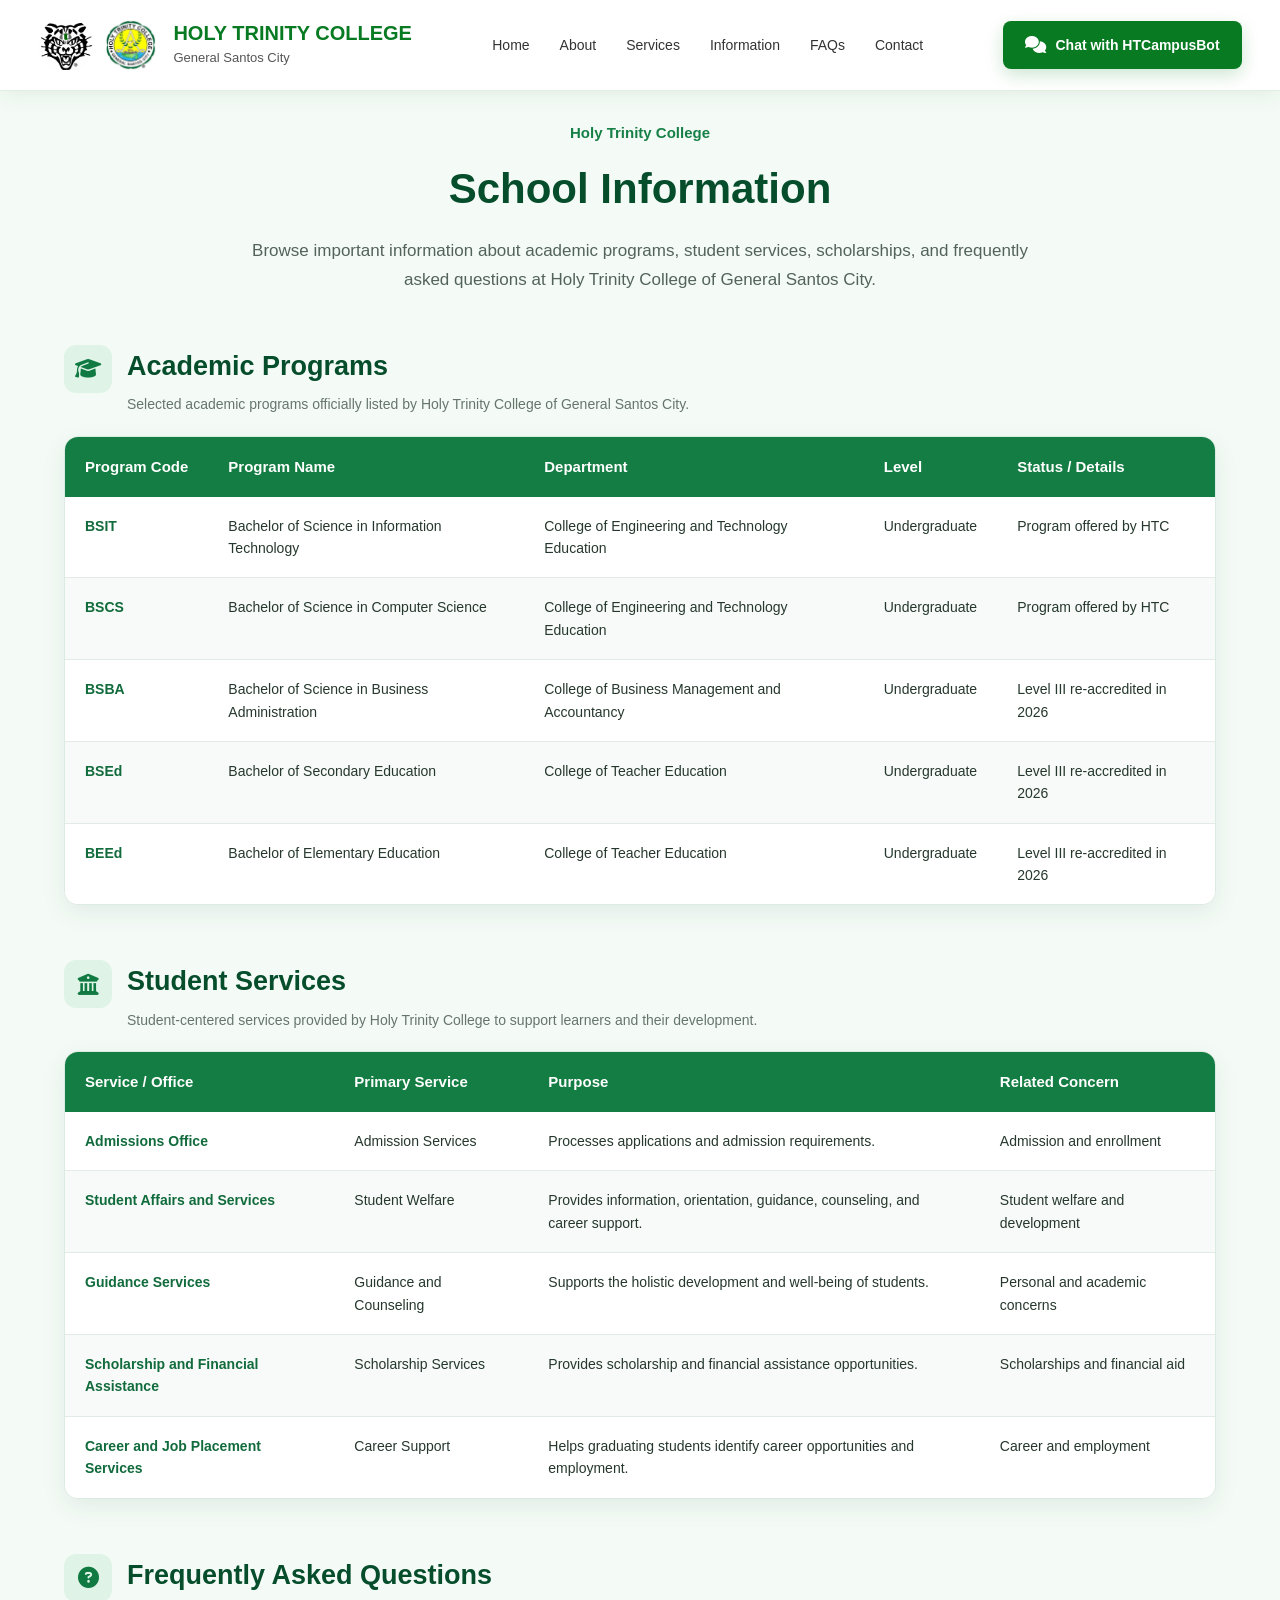
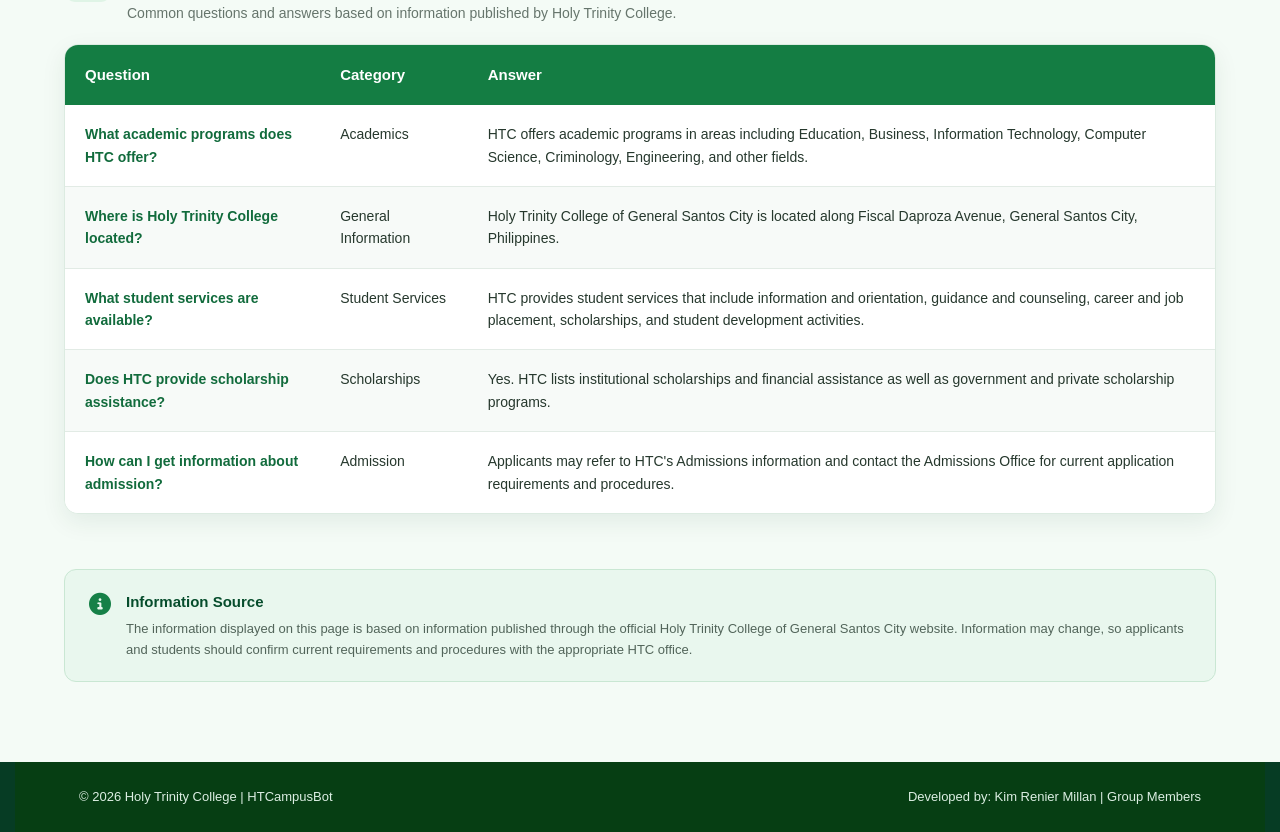
==== information.html @ 06dbb610 "Add Task 4 tables and update information page" ====
<!DOCTYPE html>
<html lang="en">

<head>
    <meta charset="UTF-8">
    <meta name="viewport" content="width=device-width, initial-scale=1.0">

    <title>School Information | HTCampusBot</title>

    <!-- Main CSS -->
    <link rel="stylesheet" href="css/style.css">

    <!-- Information Page CSS -->
    <link rel="stylesheet" href="css/information.css">

    <!-- Font Awesome -->
    <link rel="stylesheet"
        href="https://cdnjs.cloudflare.com/ajax/libs/font-awesome/6.5.2/css/all.min.css">
</head>

<body>

    <!-- ================= HEADER ================= -->

    <header>

        <nav class="navbar">

            <div class="logo-section">

                <img src="images/tiger-logo.png" alt="Tiger Logo">

                <img src="images/htc-logo.png" alt="Holy Trinity College Logo">

                <div class="school-name">

                    <h2>Holy Trinity College</h2>

                    <span>General Santos City</span>

                </div>

            </div>


            <ul class="nav-links">

                <li>
                    <a href="index.html">Home</a>
                </li>

                <li>
                    <a href="#">About</a>
                </li>

                <li>
                    <a href="#">Services</a>
                </li>

                <li>
                    <a href="information.html" class="active">
                        Information
                    </a>
                </li>

                <li>
                    <a href="#">FAQs</a>
                </li>

                <li>
                    <a href="#">Contact</a>
                </li>

            </ul>


            <a href="#" class="chat-btn">

                <i class="fa-solid fa-comments"></i>

                Chat with HTCampusBot

            </a>

        </nav>

    </header>


    <!-- ================= MAIN CONTENT ================= -->

    <main class="information-page">


        <!-- PAGE INTRODUCTION -->

        <section class="information-hero">

            <span class="page-label">
                Holy Trinity College
            </span>

            <h1>
                School Information
            </h1>

            <p>
                Browse important information about academic programs,
                student services, scholarships, and frequently asked
                questions at Holy Trinity College of General Santos City.
            </p>

        </section>



        <!-- ================= TABLE 1 ================= -->

        <section class="table-section">

            <div class="section-heading">

                <i class="fa-solid fa-graduation-cap"></i>

                <div>
                    <h2>Academic Programs</h2>

                    <p>
                        Selected academic programs officially listed by
                        Holy Trinity College of General Santos City.
                    </p>
                </div>

            </div>


            <div class="table-container">

                <table>

                    <thead>

                        <tr>

                            <th>Program Code</th>

                            <th>Program Name</th>

                            <th>Department</th>

                            <th>Level</th>

                            <th>Status / Details</th>

                        </tr>

                    </thead>


                    <tbody>

                        <tr>

                            <td>BSIT</td>

                            <td>
                                Bachelor of Science in Information Technology
                            </td>

                            <td>
                                College of Engineering and Technology Education
                            </td>

                            <td>
                                Undergraduate
                            </td>

                            <td>
                                Program offered by HTC
                            </td>

                        </tr>


                        <tr>

                            <td>BSCS</td>

                            <td>
                                Bachelor of Science in Computer Science
                            </td>

                            <td>
                                College of Engineering and Technology Education
                            </td>

                            <td>
                                Undergraduate
                            </td>

                            <td>
                                Program offered by HTC
                            </td>

                        </tr>


                        <tr>

                            <td>BSBA</td>

                            <td>
                                Bachelor of Science in Business Administration
                            </td>

                            <td>
                                College of Business Management and Accountancy
                            </td>

                            <td>
                                Undergraduate
                            </td>

                            <td>
                                Level III re-accredited in 2026
                            </td>

                        </tr>


                        <tr>

                            <td>BSEd</td>

                            <td>
                                Bachelor of Secondary Education
                            </td>

                            <td>
                                College of Teacher Education
                            </td>

                            <td>
                                Undergraduate
                            </td>

                            <td>
                                Level III re-accredited in 2026
                            </td>

                        </tr>


                        <tr>

                            <td>BEEd</td>

                            <td>
                                Bachelor of Elementary Education
                            </td>

                            <td>
                                College of Teacher Education
                            </td>

                            <td>
                                Undergraduate
                            </td>

                            <td>
                                Level III re-accredited in 2026
                            </td>

                        </tr>

                    </tbody>

                </table>

            </div>

        </section>



        <!-- ================= TABLE 2 ================= -->

        <section class="table-section">

            <div class="section-heading">

                <i class="fa-solid fa-building-columns"></i>

                <div>

                    <h2>Student Services</h2>

                    <p>
                        Student-centered services provided by Holy Trinity
                        College to support learners and their development.
                    </p>

                </div>

            </div>


            <div class="table-container">

                <table>

                    <thead>

                        <tr>

                            <th>Service / Office</th>

                            <th>Primary Service</th>

                            <th>Purpose</th>

                            <th>Related Concern</th>

                        </tr>

                    </thead>


                    <tbody>

                        <tr>

                            <td>
                                Admissions Office
                            </td>

                            <td>
                                Admission Services
                            </td>

                            <td>
                                Processes applications and admission
                                requirements.
                            </td>

                            <td>
                                Admission and enrollment
                            </td>

                        </tr>


                        <tr>

                            <td>
                                Student Affairs and Services
                            </td>

                            <td>
                                Student Welfare
                            </td>

                            <td>
                                Provides information, orientation,
                                guidance, counseling, and career support.
                            </td>

                            <td>
                                Student welfare and development
                            </td>

                        </tr>


                        <tr>

                            <td>
                                Guidance Services
                            </td>

                            <td>
                                Guidance and Counseling
                            </td>

                            <td>
                                Supports the holistic development and
                                well-being of students.
                            </td>

                            <td>
                                Personal and academic concerns
                            </td>

                        </tr>


                        <tr>

                            <td>
                                Scholarship and Financial Assistance
                            </td>

                            <td>
                                Scholarship Services
                            </td>

                            <td>
                                Provides scholarship and financial
                                assistance opportunities.
                            </td>

                            <td>
                                Scholarships and financial aid
                            </td>

                        </tr>


                        <tr>

                            <td>
                                Career and Job Placement Services
                            </td>

                            <td>
                                Career Support
                            </td>

                            <td>
                                Helps graduating students identify
                                career opportunities and employment.
                            </td>

                            <td>
                                Career and employment
                            </td>

                        </tr>

                    </tbody>

                </table>

            </div>

        </section>



        <!-- ================= TABLE 3 ================= -->

        <section class="table-section">

            <div class="section-heading">

                <i class="fa-solid fa-circle-question"></i>

                <div>

                    <h2>Frequently Asked Questions</h2>

                    <p>
                        Common questions and answers based on information
                        published by Holy Trinity College.
                    </p>

                </div>

            </div>


            <div class="table-container">

                <table>

                    <thead>

                        <tr>

                            <th>Question</th>

                            <th>Category</th>

                            <th>Answer</th>

                        </tr>

                    </thead>


                    <tbody>

                        <tr>

                            <td>
                                What academic programs does HTC offer?
                            </td>

                            <td>
                                Academics
                            </td>

                            <td>
                                HTC offers academic programs in areas
                                including Education, Business, Information
                                Technology, Computer Science, Criminology,
                                Engineering, and other fields.
                            </td>

                        </tr>


                        <tr>

                            <td>
                                Where is Holy Trinity College located?
                            </td>

                            <td>
                                General Information
                            </td>

                            <td>
                                Holy Trinity College of General Santos City
                                is located along Fiscal Daproza Avenue,
                                General Santos City, Philippines.
                            </td>

                        </tr>


                        <tr>

                            <td>
                                What student services are available?
                            </td>

                            <td>
                                Student Services
                            </td>

                            <td>
                                HTC provides student services that include
                                information and orientation, guidance and
                                counseling, career and job placement,
                                scholarships, and student development
                                activities.
                            </td>

                        </tr>


                        <tr>

                            <td>
                                Does HTC provide scholarship assistance?
                            </td>

                            <td>
                                Scholarships
                            </td>

                            <td>
                                Yes. HTC lists institutional scholarships
                                and financial assistance as well as
                                government and private scholarship programs.
                            </td>

                        </tr>


                        <tr>

                            <td>
                                How can I get information about admission?
                            </td>

                            <td>
                                Admission
                            </td>

                            <td>
                                Applicants may refer to HTC's Admissions
                                information and contact the Admissions
                                Office for current application requirements
                                and procedures.
                            </td>

                        </tr>

                    </tbody>

                </table>

            </div>

        </section>



        <!-- ================= SOURCE NOTE ================= -->

        <section class="source-note">

            <i class="fa-solid fa-circle-info"></i>

            <div>

                <strong>Information Source</strong>

                <p>
                    The information displayed on this page is based on
                    information published through the official Holy Trinity
                    College of General Santos City website. Information may
                    change, so applicants and students should confirm current
                    requirements and procedures with the appropriate HTC
                    office.
                </p>

            </div>

        </section>


    </main>



    <!-- ================= FOOTER ================= -->

    <footer>

        <div class="footer-bottom">

            <p>
                © 2026 Holy Trinity College | HTCampusBot
            </p>

            <p>
                Developed by: Kim Renier Millan | Group Members
            </p>

        </div>

    </footer>


</body>

</html>
---- css/style.css ----
/* =========================================================
   HTCampusBot - Main Stylesheet
   Holy Trinity College
   ========================================================= */

/* =========================================================
   1. GENERAL RESET
   ========================================================= */

* {
    margin: 0;
    padding: 0;
    box-sizing: border-box;
}

html {
    scroll-behavior: smooth;
}

body {
    font-family: 'Poppins', sans-serif;
    color: #123b20;
    background: #f5fff6;
    line-height: 1.6;
}


/* =========================================================
   2. NAVIGATION BAR
   ========================================================= */

header {
    position: fixed;
    top: 0;
    left: 0;
    width: 100%;
    z-index: 1000;

    background: rgba(255, 255, 255, 0.96);

    border-bottom: 1px solid rgba(0, 128, 0, 0.12);

    box-shadow: 0 4px 20px rgba(0, 80, 20, 0.08);

    backdrop-filter: blur(10px);
}

.navbar {
    width: 94%;
    max-width: 1500px;

    margin: auto;

    min-height: 90px;

    display: flex;
    align-items: center;
    justify-content: space-between;

    gap: 25px;
}


/* =========================================================
   3. SCHOOL LOGO AREA
   ========================================================= */

.logo-section {
    display: flex;
    align-items: center;

    gap: 10px;

    flex-shrink: 0;
}

.logo-section img {
    width: 55px;
    height: 55px;

    object-fit: contain;

    background: white;

    border-radius: 50%;
}

.school-name {
    margin-left: 5px;
}

.school-name h2 {
    color: #087b22;

    font-size: 20px;

    font-weight: 700;

    text-transform: uppercase;

    line-height: 1.2;
}

.school-name span {
    display: block;

    font-size: 13px;

    color: #555;

    margin-top: 3px;
}


/* =========================================================
   4. NAVIGATION LINKS
   ========================================================= */

.nav-links {
    list-style: none;

    display: flex;

    align-items: center;

    gap: 30px;
}

.nav-links a {
    position: relative;

    text-decoration: none;

    color: #333;

    font-size: 14px;

    font-weight: 500;

    padding: 10px 0;

    transition: 0.3s ease;
}

.nav-links a::after {
    content: "";

    position: absolute;

    left: 0;

    bottom: 0;

    width: 0;

    height: 3px;

    border-radius: 10px;

    background: #0aa62b;

    transition: width 0.3s ease;
}

.nav-links a:hover {
    color: #087b22;
}

.nav-links a:hover::after {
    width: 100%;
}


/* =========================================================
   5. CHAT BUTTON
   ========================================================= */

.chat-btn {
    display: flex;

    align-items: center;

    gap: 9px;

    padding: 13px 22px;

    border-radius: 8px;

    background: #087b22;

    color: white;

    text-decoration: none;

    font-size: 14px;

    font-weight: 600;

    white-space: nowrap;

    box-shadow: 0 6px 18px rgba(0, 128, 30, 0.2);

    transition: 0.3s ease;
}

.chat-btn:hover {
    background: #0dbb31;

    transform: translateY(-2px);

    box-shadow: 0 10px 25px rgba(0, 150, 40, 0.3);
}

.chat-btn i {
    font-size: 17px;
}


/* =========================================================
   6. HERO SECTION
   ========================================================= */

.hero {
    position: relative;

    min-height: 720px;

    padding-top: 90px;

    display: flex;

    align-items: center;

    overflow: hidden;

    background-image: url("../images/bg.png");

    background-size: 100% 100%;

    background-position: center center;

    background-repeat: no-repeat;

}


/* White gradient over the left side */

.overlay {
    position: absolute;

    inset: 0;

    background:
        linear-gradient(
            90deg,
            rgba(255, 255, 255, 0.98) 0%,
            rgba(255, 255, 255, 0.94) 30%,
            rgba(255, 255, 255, 0.70) 48%,
            rgba(255, 255, 255, 0.05) 75%
        );
}


/* =========================================================
   7. HERO CONTENT
   ========================================================= */

.hero-content {
    position: relative;

    z-index: 2;

    width: 94%;

    max-width: 1500px;

    margin: auto;
}

.hero-left {
    width: 55%;

    padding: 50px 0 70px 20px;
}


/* Small heading */

.subtitle {
    display: inline-block;

    color: #087b22;

    font-size: 16px;

    font-weight: 700;

    text-transform: uppercase;

    letter-spacing: 0.5px;

    margin-bottom: 20px;
}

.subtitle::after {
    content: "";

    display: block;

    width: 45px;

    height: 3px;

    background: #12b735;

    margin-top: 12px;

    border-radius: 10px;
}


/* Main title */

.hero-left h1 {
    color: #087b22;

    font-size: clamp(55px, 6vw, 85px);

    font-weight: 700;

    line-height: 1;

    margin-bottom: 20px;

    letter-spacing: -2px;
}


/* Secondary title */

.hero-left h2 {
    color: #113b20;

    font-size: clamp(24px, 3vw, 38px);

    line-height: 1.25;

    font-weight: 700;

    max-width: 700px;

    margin-bottom: 22px;
}


/* Description */

.description {
    max-width: 680px;

    color: #444;

    font-size: 16px;

    line-height: 1.8;

    margin-bottom: 32px;
}


/* =========================================================
   8. HERO BUTTONS
   ========================================================= */

.hero-buttons {
    display: flex;

    align-items: center;

    gap: 18px;
}

.primary-btn,
.secondary-btn {
    border: none;

    padding: 15px 27px;

    border-radius: 8px;

    font-family: inherit;

    font-size: 15px;

    font-weight: 600;

    cursor: pointer;

    display: flex;

    align-items: center;

    gap: 10px;

    transition: 0.3s ease;
}

.primary-btn {
    background: #079526;

    color: white;

    box-shadow: 0 8px 20px rgba(0, 150, 40, 0.25);
}

.primary-btn:hover {
    background: #0cbb32;

    transform: translateY(-3px);

    box-shadow: 0 12px 25px rgba(0, 150, 40, 0.35);
}

.secondary-btn {
    background: white;

    color: #087b22;

    border: 1.5px solid #087b22;
}

.secondary-btn:hover {
    background: #087b22;

    color: white;

    transform: translateY(-3px);
}


/* =========================================================
   9. FEATURES SECTION
   ========================================================= */

.features {
    position: relative;

    z-index: 10;

    width: 90%;

    max-width: 1400px;

    margin: -70px auto 0;

    background: rgba(255, 255, 255, 0.97);

    border-radius: 15px;

    padding: 28px 20px;

    display: grid;

    grid-template-columns: repeat(6, 1fr);

    box-shadow: 0 12px 40px rgba(0, 80, 20, 0.12);

    border: 1px solid rgba(0, 130, 30, 0.08);
}

.feature-card {
    text-align: center;

    padding: 10px 18px;

    border-right: 1px solid #e5eee7;

    transition: 0.3s ease;
}

.feature-card:last-child {
    border-right: none;
}

.feature-card:hover {
    transform: translateY(-5px);
}

.feature-card i {
    width: 48px;

    height: 48px;

    display: flex;

    align-items: center;

    justify-content: center;

    margin: 0 auto 12px;

    border-radius: 50%;

    background: #e7f9e9;

    color: #087b22;

    font-size: 20px;

    transition: 0.3s ease;
}

.feature-card:hover i {
    background: #087b22;

    color: white;

    transform: scale(1.08);
}

.feature-card h3 {
    font-size: 14px;

    color: #164b25;

    margin-bottom: 5px;
}

.feature-card p {
    font-size: 12px;

    color: #666;

    line-height: 1.5;
}


/* =========================================================
   10. CHATBOT WINDOW
   ========================================================= */

.chatbot-window {
    position: fixed;

    right: 30px;

    bottom: 30px;

    width: 370px;

    height: 560px;

    background: white;

    border-radius: 18px;

    overflow: hidden;

    z-index: 2000;

    box-shadow:
        0 20px 60px rgba(0, 50, 10, 0.25);

    border: 1px solid #dceee0;

    display: none;

    flex-direction: column;
}


/* Chat header */

.chat-header {
    background: #087b22;

    color: white;

    padding: 18px 20px;

    display: flex;

    align-items: center;

    justify-content: space-between;
}

.chat-title {
    display: flex;

    align-items: center;

    gap: 10px;

    font-weight: 600;

    font-size: 16px;
}

.chat-title i {
    width: 35px;

    height: 35px;

    border-radius: 50%;

    display: flex;

    align-items: center;

    justify-content: center;

    background: white;

    color: #087b22;
}

.close-chat {
    cursor: pointer;

    font-size: 20px;

    transition: 0.2s;
}

.close-chat:hover {
    transform: rotate(90deg);
}


/* Chat body */

.chat-body {
    flex: 1;

    padding: 20px;

    background: #f5faf6;

    overflow-y: auto;
}

.bot-message {
    background: white;

    padding: 15px;

    border-radius: 12px;

    border-top-left-radius: 3px;

    color: #333;

    font-size: 14px;

    line-height: 1.6;

    box-shadow: 0 3px 10px rgba(0, 0, 0, 0.06);

    margin-bottom: 20px;
}


/* Quick buttons */

.quick-links {
    display: grid;

    grid-template-columns: repeat(2, 1fr);

    gap: 10px;
}

.quick-links button {
    border: 1px solid #d9eadc;

    background: white;

    color: #087b22;

    padding: 12px 8px;

    border-radius: 10px;

    font-family: inherit;

    font-size: 12px;

    cursor: pointer;

    transition: 0.2s;
}

.quick-links button:hover {
    background: #087b22;

    color: white;

    border-color: #087b22;
}


/* Chat footer */

.chat-footer {
    display: flex;

    align-items: center;

    gap: 10px;

    padding: 14px;

    border-top: 1px solid #e4eee5;

    background: white;
}

.chat-footer input {
    flex: 1;

    border: none;

    outline: none;

    background: #f3f7f4;

    padding: 12px 15px;

    border-radius: 25px;

    font-family: inherit;

    font-size: 13px;
}

.chat-footer button {
    width: 42px;

    height: 42px;

    border: none;

    border-radius: 50%;

    background: #087b22;

    color: white;

    cursor: pointer;

    transition: 0.3s;
}

.chat-footer button:hover {
    background: #0cbb32;

    transform: scale(1.08);
}


/* =========================================================
   11. FLOATING CHAT BUTTON
   ========================================================= */

.floating-chat {
    position: fixed;

    right: 30px;

    bottom: 30px;

    width: 60px;

    height: 60px;

    border: none;

    border-radius: 50%;

    background: #087b22;

    color: white;

    font-size: 23px;

    cursor: pointer;

    z-index: 1500;

    box-shadow: 0 8px 25px rgba(0, 120, 30, 0.35);

    transition: 0.3s ease;
}

.floating-chat:hover {
    background: #0cbb32;

    transform: scale(1.1);
}


/* =========================================================
   12. FOOTER
   ========================================================= */

footer {
    margin-top: 0;

    background: #07551a;

    color: white;
}

.footer-container {
    width: 90%;

    max-width: 1400px;

    margin: auto;

    padding: 55px 0;

    display: grid;

    grid-template-columns: 1.3fr 1fr 1fr;

    gap: 60px;
}

.footer-box h3 {
    font-size: 18px;

    margin-bottom: 18px;

    color: #ffffff;
}

.footer-box p {
    color: #d5e9d9;

    font-size: 13px;

    line-height: 1.8;

    margin-bottom: 7px;
}

.footer-box ul {
    list-style: none;
}

.footer-box li {
    color: #d5e9d9;

    font-size: 13px;

    margin-bottom: 9px;

    cursor: pointer;

    transition: 0.2s;
}

.footer-box li:hover {
    color: #50e36d;

    padding-left: 5px;
}

.footer-bottom {
    background: #063e13;

    min-height: 65px;

    padding: 15px 5%;

    display: flex;

    align-items: center;

    justify-content: space-between;

    gap: 20px;

    font-size: 11px;

    color: #d5e9d9;

    text-align: center;
}

.footer-bottom p {
    max-width: 400px;
}


/* =========================================================
   13. ANIMATIONS
   ========================================================= */

@keyframes fadeUp {

    from {
        opacity: 0;

        transform: translateY(30px);
    }

    to {
        opacity: 1;

        transform: translateY(0);
    }

}

.hero-left {
    animation: fadeUp 0.9s ease forwards;
}

.features {
    animation: fadeUp 1.1s ease forwards;
}


/* =========================================================
   14. RESPONSIVE DESIGN
   ========================================================= */

@media (max-width: 1200px) {

    .nav-links {
        gap: 18px;
    }

    .chat-btn {
        padding: 11px 15px;
    }

    .hero-left {
        width: 60%;
    }

    .features {
        grid-template-columns: repeat(3, 1fr);
    }

    .feature-card:nth-child(3) {
        border-right: none;
    }

}


/* =========================================================
   TABLET
   ========================================================= */

@media (max-width: 900px) {

    .navbar {
        min-height: 75px;
    }

    .school-name h2 {
        font-size: 16px;
    }

    .school-name span {
        font-size: 11px;
    }

    .nav-links {
        display: none;
    }

    .hero {
        min-height: 680px;
    }

    .hero-left {
        width: 70%;

        padding-left: 10px;
    }

    .hero-left h1 {
        font-size: 60px;
    }

    .features {
        width: 94%;
    }

    .footer-container {
        grid-template-columns: 1fr 1fr;
    }

    .footer-bottom {
        flex-direction: column;
    }

}


/* =========================================================
   MOBILE
   ========================================================= */

@media (max-width: 600px) {

    .navbar {
        width: 92%;
    }

    .logo-section img {
        width: 42px;

        height: 42px;
    }

    .school-name h2 {
        font-size: 13px;
    }

    .school-name span {
        display: none;
    }

    .chat-btn {
        font-size: 0;

        width: 42px;

        height: 42px;

        padding: 0;

        justify-content: center;

        border-radius: 50%;
    }

    .chat-btn i {
        font-size: 16px;
    }

    .hero {
        min-height: 750px;

        background-position: 65% center;
    }

    .overlay {
        background:
            linear-gradient(
                90deg,
                rgba(255, 255, 255, 0.96),
                rgba(255, 255, 255, 0.75)
            );
    }

    .hero-left {
        width: 100%;

        padding: 60px 10px 90px;
    }

    .hero-left h1 {
        font-size: 50px;

        letter-spacing: -1px;
    }

    .hero-left h2 {
        font-size: 25px;
    }

    .description {
        font-size: 14px;
    }

    .hero-buttons {
        flex-direction: column;

        align-items: flex-start;
    }

    .primary-btn,
    .secondary-btn {
        width: 100%;

        justify-content: center;
    }

    .features {
        grid-template-columns: repeat(2, 1fr);

        margin-top: -45px;

        padding: 15px 10px;
    }

    .feature-card {
        border-right: none;

        border-bottom: 1px solid #e5eee7;

        padding: 18px 8px;
    }

    .feature-card:nth-last-child(-n+2) {
        border-bottom: none;
    }

    .chatbot-window {
        width: calc(100% - 30px);

        right: 15px;

        bottom: 15px;

        height: 530px;
    }

    .floating-chat {
        right: 20px;

        bottom: 20px;

        width: 55px;

        height: 55px;
    }

    .footer-container {
        grid-template-columns: 1fr;

        gap: 30px;

        padding: 40px 0;
    }

    .footer-bottom {
        padding: 20px 15px;

        font-size: 10px;
    }

}


/* =========================================================
   15. SMALL MOBILE
   ========================================================= */

@media (max-width: 400px) {

    .school-name {
        display: none;
    }

    .hero-left h1 {
        font-size: 42px;
    }

    .hero-left h2 {
        font-size: 22px;
    }

    .features {
        grid-template-columns: 1fr;
    }

    .feature-card {
        border-bottom: 1px solid #e5eee7 !important;
    }

    .feature-card:last-child {
        border-bottom: none !important;
    }

}
/* User chatbot messages */

.user-message {
    background: #087b22;
    color: white;
    padding: 12px 15px;
    border-radius: 12px;
    border-top-right-radius: 3px;
    font-size: 14px;
    line-height: 1.5;
    margin: 10px 0 10px auto;
    max-width: 85%;
    width: fit-content;
}

/* =========================================================
   INFORMATION PAGE
   HTCampusBot - Holy Trinity College
   ========================================================= */


/* ================= PAGE ================= */

.information-page {
    width: 100%;
    padding: 120px 5% 80px;
    background: #f4fbf6;
    box-sizing: border-box;
}


/* ================= HERO ================= */

.information-hero {
    max-width: 1100px;
    margin: 0 auto 50px;
    text-align: center;
}

.information-hero .page-label {
    display: inline-block;
    color: #168047;
    font-size: 15px;
    font-weight: 700;
    margin-bottom: 10px;
}

.information-hero h1 {
    margin: 0 0 15px;
    font-size: 42px;
    font-weight: 800;
    color: #064d2c;
}

.information-hero p {
    max-width: 800px;
    margin: 0 auto;
    color: #53635a;
    font-size: 17px;
    line-height: 1.7;
}


/* ================= TABLE SECTION ================= */

.table-section {
    width: 100%;
    max-width: 1250px;
    margin: 0 auto 55px;
}


/* ================= SECTION HEADING ================= */

.section-heading {
    display: flex;
    align-items: flex-start;
    gap: 15px;
    margin-bottom: 20px;
}

.section-heading > i {
    width: 48px;
    height: 48px;
    display: flex;
    align-items: center;
    justify-content: center;

    flex-shrink: 0;

    background: #dff4e6;
    color: #117a43;

    border-radius: 12px;

    font-size: 21px;
}

.section-heading h2 {
    margin: 0 0 5px;

    color: #064d2c;

    font-size: 27px;
    font-weight: 800;
}

.section-heading p {
    margin: 0;

    color: #66756c;

    font-size: 14px;
    line-height: 1.6;
}


/* ================= TABLE CONTAINER ================= */

.table-container {
    width: 100%;

    background: #ffffff;

    border-radius: 14px;

    overflow-x: auto;

    box-shadow: 0 8px 25px rgba(0, 70, 35, 0.08);

    border: 1px solid #dcebe1;
}


/* ================= TABLE ================= */

.table-container table {
    width: 100%;

    border-collapse: collapse;

    table-layout: auto;

    min-width: 850px;
}


/* ================= TABLE HEADER ================= */

.table-container thead {
    background: #147d43;
}

.table-container th {
    padding: 18px 20px;

    color: #ffffff;

    font-size: 15px;
    font-weight: 700;

    text-align: left;

    white-space: nowrap;
}


/* ================= TABLE BODY ================= */

.table-container td {
    padding: 18px 20px;

    color: #26382d;

    font-size: 14px;

    line-height: 1.6;

    border-bottom: 1px solid #e2ebe5;

    vertical-align: top;
}


/* ================= ALTERNATING ROWS ================= */

.table-container tbody tr:nth-child(even) {
    background: #f7faf8;
}

.table-container tbody tr:nth-child(odd) {
    background: #ffffff;
}


/* ================= HOVER ================= */

.table-container tbody tr {
    transition: background 0.2s ease;
}

.table-container tbody tr:hover {
    background: #eaf7ee;
}


/* ================= REMOVE LAST BORDER ================= */

.table-container tbody tr:last-child td {
    border-bottom: none;
}


/* ================= FIRST COLUMN ================= */

.table-container tbody td:first-child {
    font-weight: 700;
    color: #116b3c;
}


/* ================= SOURCE NOTE ================= */

.source-note {
    max-width: 1250px;

    margin: 10px auto 0;

    display: flex;

    gap: 15px;

    padding: 20px 24px;

    background: #e9f7ee;

    border: 1px solid #c9e7d3;

    border-radius: 12px;

    box-sizing: border-box;
}

.source-note > i {
    color: #168047;

    font-size: 22px;

    margin-top: 3px;
}

.source-note strong {
    display: block;

    margin-bottom: 5px;

    color: #064d2c;

    font-size: 15px;
}

.source-note p {
    margin: 0;

    color: #52655a;

    font-size: 13px;

    line-height: 1.6;
}


/* ================= FOOTER ================= */

.information-page + footer {
    background: #063c24;

    color: #ffffff;
}

.information-page + footer .footer-bottom {
    max-width: 1250px;

    margin: auto;

    padding: 25px 5%;

    display: flex;

    justify-content: space-between;

    gap: 20px;

    flex-wrap: wrap;

    box-sizing: border-box;
}

.information-page + footer p {
    margin: 0;

    color: #dceee3;

    font-size: 13px;
}


/* =========================================================
   RESPONSIVE DESIGN
   ========================================================= */

@media (max-width: 900px) {

    .information-page {
        padding: 100px 3% 60px;
    }

    .information-hero h1 {
        font-size: 34px;
    }

    .table-container th,
    .table-container td {
        padding: 15px;
    }

}


/* ================= MOBILE ================= */

@media (max-width: 600px) {

    .information-page {
        padding: 90px 15px 50px;
    }

    .information-hero {
        margin-bottom: 35px;
    }

    .information-hero h1 {
        font-size: 30px;
    }

    .information-hero p {
        font-size: 15px;
    }

    .section-heading {
        gap: 10px;
    }

    .section-heading > i {
        width: 42px;
        height: 42px;
    }

    .section-heading h2 {
        font-size: 22px;
    }

    .section-heading p {
        font-size: 13px;
    }

    .table-section {
        margin-bottom: 40px;
    }

    .table-container {
        border-radius: 10px;
    }

    .table-container table {
        min-width: 750px;
    }

    .table-container th,
    .table-container td {
        padding: 13px 14px;
        font-size: 13px;
    }

    .source-note {
        padding: 17px;
    }

    .information-page + footer .footer-bottom {
        flex-direction: column;
        text-align: center;
    }

    

}
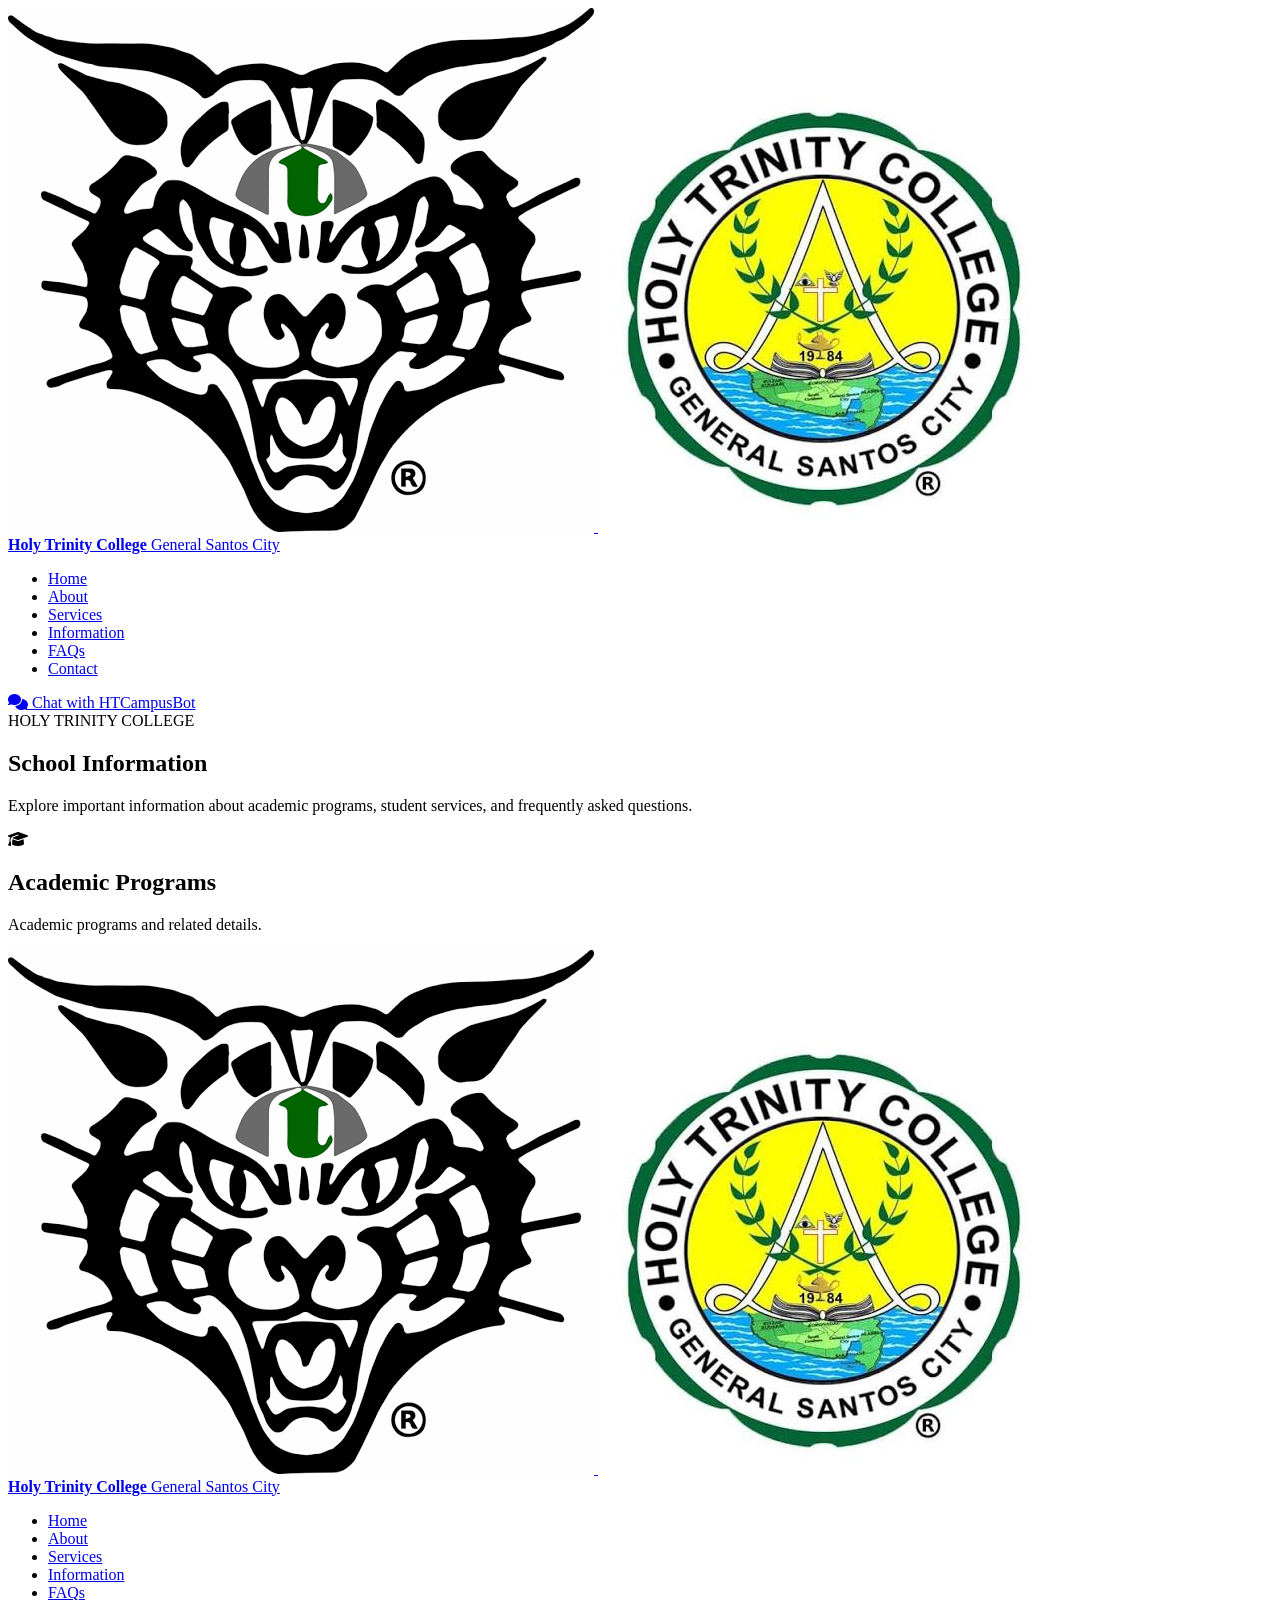
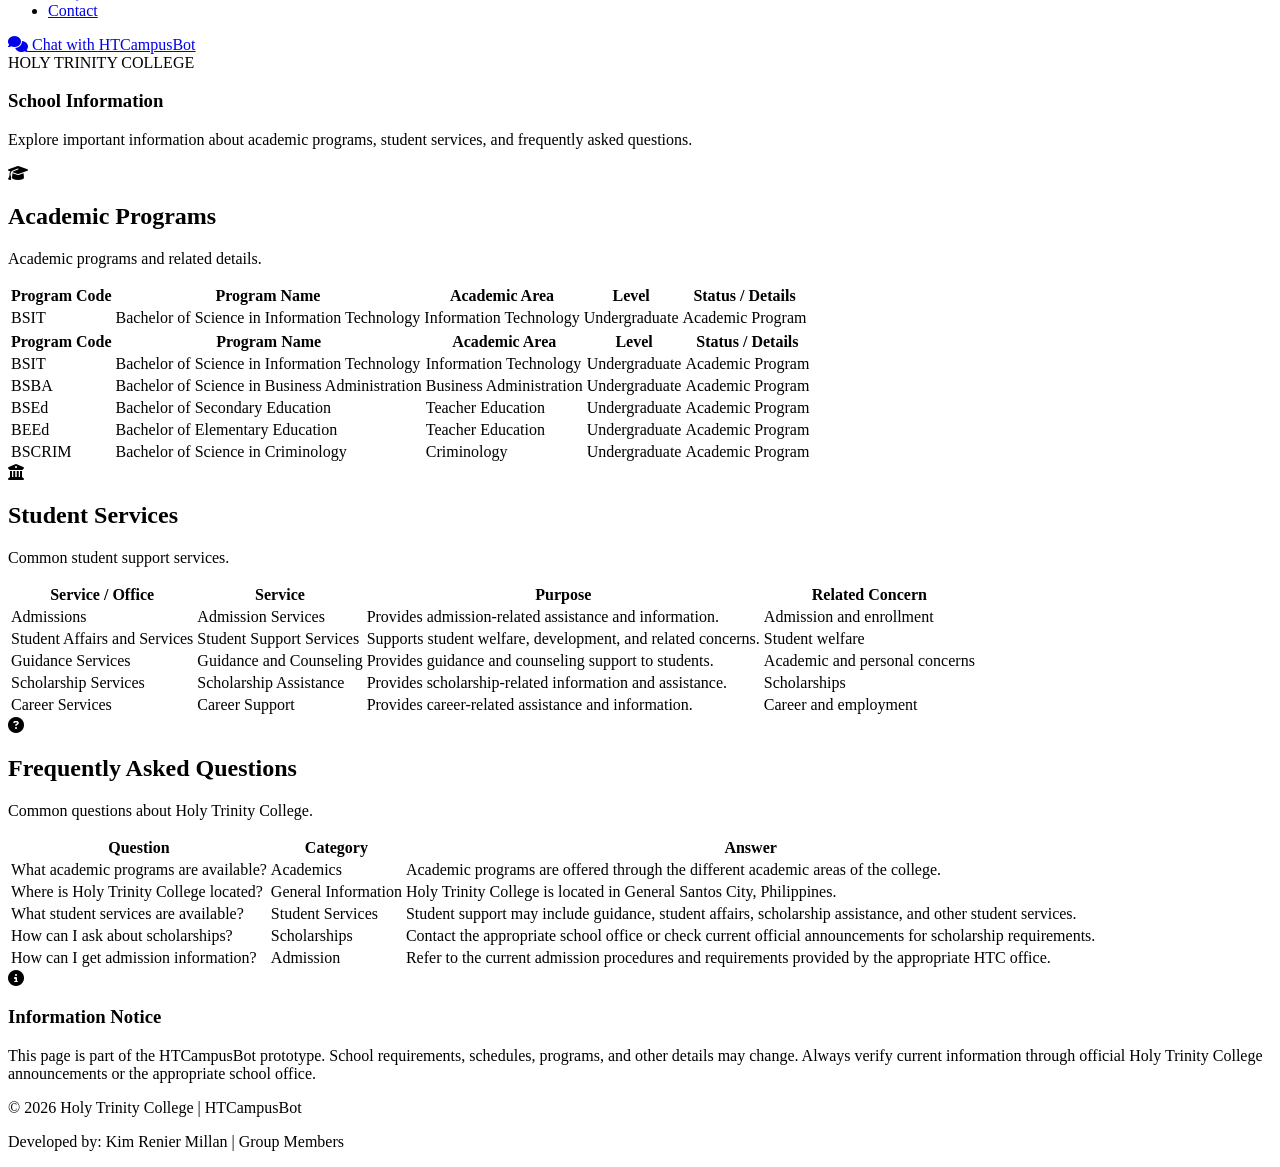
==== commit a8c6d73c: "Add files via upload" ====
--- a/information.html
+++ b/information.html
@@ -1,650 +1,1006 @@
-<!DOCTYPE html>
-<html lang="en">
-
-<head>
-    <meta charset="UTF-8">
-    <meta name="viewport" content="width=device-width, initial-scale=1.0">
-
-    <title>School Information | HTCampusBot</title>
-
-    <!-- Main CSS -->
-    <link rel="stylesheet" href="css/style.css">
-
-    <!-- Information Page CSS -->
-    <link rel="stylesheet" href="css/information.css">
-
-    <!-- Font Awesome -->
-    <link rel="stylesheet"
-        href="https://cdnjs.cloudflare.com/ajax/libs/font-awesome/6.5.2/css/all.min.css">
-</head>
-
-<body>
-
-    <!-- ================= HEADER ================= -->
-
-    <header>
-
-        <nav class="navbar">
-
-            <div class="logo-section">
-
-                <img src="images/tiger-logo.png" alt="Tiger Logo">
-
-                <img src="images/htc-logo.png" alt="Holy Trinity College Logo">
-
-                <div class="school-name">
-
-                    <h2>Holy Trinity College</h2>
-
-                    <span>General Santos City</span>
-
-                </div>
-
-            </div>
-
-
-            <ul class="nav-links">
-
-                <li>
-                    <a href="index.html">Home</a>
-                </li>
-
-                <li>
-                    <a href="#">About</a>
-                </li>
-
-                <li>
-                    <a href="#">Services</a>
-                </li>
-
-                <li>
-                    <a href="information.html" class="active">
-                        Information
-                    </a>
-                </li>
-
-                <li>
-                    <a href="#">FAQs</a>
-                </li>
-
-                <li>
-                    <a href="#">Contact</a>
-                </li>
-
-            </ul>
-
-
-            <a href="#" class="chat-btn">
-
-                <i class="fa-solid fa-comments"></i>
-
-                Chat with HTCampusBot
-
-            </a>
-
-        </nav>
-
-    </header>
-
-
-    <!-- ================= MAIN CONTENT ================= -->
-
-    <main class="information-page">
-
-
-        <!-- PAGE INTRODUCTION -->
-
-        <section class="information-hero">
-
-            <span class="page-label">
-                Holy Trinity College
-            </span>
-
-            <h1>
-                School Information
-            </h1>
-
-            <p>
-                Browse important information about academic programs,
-                student services, scholarships, and frequently asked
-                questions at Holy Trinity College of General Santos City.
-            </p>
-
-        </section>
-
-
-
-        <!-- ================= TABLE 1 ================= -->
-
-        <section class="table-section">
-
-            <div class="section-heading">
-
-                <i class="fa-solid fa-graduation-cap"></i>
-
-                <div>
-                    <h2>Academic Programs</h2>
-
-                    <p>
-                        Selected academic programs officially listed by
-                        Holy Trinity College of General Santos City.
-                    </p>
-                </div>
-
-            </div>
-
-
-            <div class="table-container">
-
-                <table>
-
-                    <thead>
-
-                        <tr>
-
-                            <th>Program Code</th>
-
-                            <th>Program Name</th>
-
-                            <th>Department</th>
-
-                            <th>Level</th>
-
-                            <th>Status / Details</th>
-
-                        </tr>
-
-                    </thead>
-
-
-                    <tbody>
-
-                        <tr>
-
-                            <td>BSIT</td>
-
-                            <td>
-                                Bachelor of Science in Information Technology
-                            </td>
-
-                            <td>
-                                College of Engineering and Technology Education
-                            </td>
-
-                            <td>
-                                Undergraduate
-                            </td>
-
-                            <td>
-                                Program offered by HTC
-                            </td>
-
-                        </tr>
-
-
-                        <tr>
-
-                            <td>BSCS</td>
-
-                            <td>
-                                Bachelor of Science in Computer Science
-                            </td>
-
-                            <td>
-                                College of Engineering and Technology Education
-                            </td>
-
-                            <td>
-                                Undergraduate
-                            </td>
-
-                            <td>
-                                Program offered by HTC
-                            </td>
-
-                        </tr>
-
-
-                        <tr>
-
-                            <td>BSBA</td>
-
-                            <td>
-                                Bachelor of Science in Business Administration
-                            </td>
-
-                            <td>
-                                College of Business Management and Accountancy
-                            </td>
-
-                            <td>
-                                Undergraduate
-                            </td>
-
-                            <td>
-                                Level III re-accredited in 2026
-                            </td>
-
-                        </tr>
-
-
-                        <tr>
-
-                            <td>BSEd</td>
-
-                            <td>
-                                Bachelor of Secondary Education
-                            </td>
-
-                            <td>
-                                College of Teacher Education
-                            </td>
-
-                            <td>
-                                Undergraduate
-                            </td>
-
-                            <td>
-                                Level III re-accredited in 2026
-                            </td>
-
-                        </tr>
-
-
-                        <tr>
-
-                            <td>BEEd</td>
-
-                            <td>
-                                Bachelor of Elementary Education
-                            </td>
-
-                            <td>
-                                College of Teacher Education
-                            </td>
-
-                            <td>
-                                Undergraduate
-                            </td>
-
-                            <td>
-                                Level III re-accredited in 2026
-                            </td>
-
-                        </tr>
-
-                    </tbody>
-
-                </table>
-
-            </div>
-
-        </section>
-
-
-
-        <!-- ================= TABLE 2 ================= -->
-
-        <section class="table-section">
-
-            <div class="section-heading">
-
-                <i class="fa-solid fa-building-columns"></i>
-
-                <div>
-
-                    <h2>Student Services</h2>
-
-                    <p>
-                        Student-centered services provided by Holy Trinity
-                        College to support learners and their development.
-                    </p>
-
-                </div>
-
-            </div>
-
-
-            <div class="table-container">
-
-                <table>
-
-                    <thead>
-
-                        <tr>
-
-                            <th>Service / Office</th>
-
-                            <th>Primary Service</th>
-
-                            <th>Purpose</th>
-
-                            <th>Related Concern</th>
-
-                        </tr>
-
-                    </thead>
-
-
-                    <tbody>
-
-                        <tr>
-
-                            <td>
-                                Admissions Office
-                            </td>
-
-                            <td>
-                                Admission Services
-                            </td>
-
-                            <td>
-                                Processes applications and admission
-                                requirements.
-                            </td>
-
-                            <td>
-                                Admission and enrollment
-                            </td>
-
-                        </tr>
-
-
-                        <tr>
-
-                            <td>
-                                Student Affairs and Services
-                            </td>
-
-                            <td>
-                                Student Welfare
-                            </td>
-
-                            <td>
-                                Provides information, orientation,
-                                guidance, counseling, and career support.
-                            </td>
-
-                            <td>
-                                Student welfare and development
-                            </td>
-
-                        </tr>
-
-
-                        <tr>
-
-                            <td>
-                                Guidance Services
-                            </td>
-
-                            <td>
-                                Guidance and Counseling
-                            </td>
-
-                            <td>
-                                Supports the holistic development and
-                                well-being of students.
-                            </td>
-
-                            <td>
-                                Personal and academic concerns
-                            </td>
-
-                        </tr>
-
-
-                        <tr>
-
-                            <td>
-                                Scholarship and Financial Assistance
-                            </td>
-
-                            <td>
-                                Scholarship Services
-                            </td>
-
-                            <td>
-                                Provides scholarship and financial
-                                assistance opportunities.
-                            </td>
-
-                            <td>
-                                Scholarships and financial aid
-                            </td>
-
-                        </tr>
-
-
-                        <tr>
-
-                            <td>
-                                Career and Job Placement Services
-                            </td>
-
-                            <td>
-                                Career Support
-                            </td>
-
-                            <td>
-                                Helps graduating students identify
-                                career opportunities and employment.
-                            </td>
-
-                            <td>
-                                Career and employment
-                            </td>
-
-                        </tr>
-
-                    </tbody>
-
-                </table>
-
-            </div>
-
-        </section>
-
-
-
-        <!-- ================= TABLE 3 ================= -->
-
-        <section class="table-section">
-
-            <div class="section-heading">
-
-                <i class="fa-solid fa-circle-question"></i>
-
-                <div>
-
-                    <h2>Frequently Asked Questions</h2>
-
-                    <p>
-                        Common questions and answers based on information
-                        published by Holy Trinity College.
-                    </p>
-
-                </div>
-
-            </div>
-
-
-            <div class="table-container">
-
-                <table>
-
-                    <thead>
-
-                        <tr>
-
-                            <th>Question</th>
-
-                            <th>Category</th>
-
-                            <th>Answer</th>
-
-                        </tr>
-
-                    </thead>
-
-
-                    <tbody>
-
-                        <tr>
-
-                            <td>
-                                What academic programs does HTC offer?
-                            </td>
-
-                            <td>
-                                Academics
-                            </td>
-
-                            <td>
-                                HTC offers academic programs in areas
-                                including Education, Business, Information
-                                Technology, Computer Science, Criminology,
-                                Engineering, and other fields.
-                            </td>
-
-                        </tr>
-
-
-                        <tr>
-
-                            <td>
-                                Where is Holy Trinity College located?
-                            </td>
-
-                            <td>
-                                General Information
-                            </td>
-
-                            <td>
-                                Holy Trinity College of General Santos City
-                                is located along Fiscal Daproza Avenue,
-                                General Santos City, Philippines.
-                            </td>
-
-                        </tr>
-
-
-                        <tr>
-
-                            <td>
-                                What student services are available?
-                            </td>
-
-                            <td>
-                                Student Services
-                            </td>
-
-                            <td>
-                                HTC provides student services that include
-                                information and orientation, guidance and
-                                counseling, career and job placement,
-                                scholarships, and student development
-                                activities.
-                            </td>
-
-                        </tr>
-
-
-                        <tr>
-
-                            <td>
-                                Does HTC provide scholarship assistance?
-                            </td>
-
-                            <td>
-                                Scholarships
-                            </td>
-
-                            <td>
-                                Yes. HTC lists institutional scholarships
-                                and financial assistance as well as
-                                government and private scholarship programs.
-                            </td>
-
-                        </tr>
-
-
-                        <tr>
-
-                            <td>
-                                How can I get information about admission?
-                            </td>
-
-                            <td>
-                                Admission
-                            </td>
-
-                            <td>
-                                Applicants may refer to HTC's Admissions
-                                information and contact the Admissions
-                                Office for current application requirements
-                                and procedures.
-                            </td>
-
-                        </tr>
-
-                    </tbody>
-
-                </table>
-
-            </div>
-
-        </section>
-
-
-
-        <!-- ================= SOURCE NOTE ================= -->
-
-        <section class="source-note">
-
-            <i class="fa-solid fa-circle-info"></i>
-
-            <div>
-
-                <strong>Information Source</strong>
-
-                <p>
-                    The information displayed on this page is based on
-                    information published through the official Holy Trinity
-                    College of General Santos City website. Information may
-                    change, so applicants and students should confirm current
-                    requirements and procedures with the appropriate HTC
-                    office.
-                </p>
-
-            </div>
-
-        </section>
-
-
-    </main>
-
-
-
-    <!-- ================= FOOTER ================= -->
-
-    <footer>
-
-        <div class="footer-bottom">
-
-            <p>
-                © 2026 Holy Trinity College | HTCampusBot
-            </p>
-
-            <p>
-                Developed by: Kim Renier Millan | Group Members
-            </p>
-
-        </div>
-
-    </footer>
-
-
-</body>
-
+<!DOCTYPE html>
+<html lang="en">
+
+<head>
+
+    <meta charset="UTF-8">
+
+    <meta name="viewport"
+          content="width=device-width, initial-scale=1.0">
+
+    <title>Information | HTCampusBot</title>
+
+    <!-- SAME CSS USED BY INDEX -->
+    <link rel="stylesheet" href="css/style.css">
+
+    <!-- GOOGLE FONT -->
+    <link
+        href="https://fonts.googleapis.com/css2?family=Poppins:wght@300;400;500;600;700&display=swap"
+        rel="stylesheet"
+    >
+
+    <!-- FONT AWESOME -->
+    <link
+        rel="stylesheet"
+        href="https://cdnjs.cloudflare.com/ajax/libs/font-awesome/6.7.2/css/all.min.css"
+    >
+
+</head>
+
+
+<body class="information-page-body">
+
+
+<!-- =========================================================
+     INFORMATION HEADER
+========================================================= -->
+
+<header class="information-header">
+
+    <nav class="information-navbar">
+
+
+        <a
+            href="index.html"
+            class="information-brand"
+        >
+
+            <img
+                src="images/tiger-logo.png"
+                alt="Tiger Logo"
+            >
+
+            <img
+                src="images/htc-logo.png"
+                alt="Holy Trinity College Logo"
+            >
+
+            <div>
+
+                <strong>
+                    Holy Trinity College
+                </strong>
+
+                <span>
+                    General Santos City
+                </span>
+
+            </div>
+
+        </a>
+
+
+        <ul class="information-nav-links">
+
+            <li>
+                <a href="index.html">
+                    Home
+                </a>
+            </li>
+
+            <li>
+                <a href="#">
+                    About
+                </a>
+            </li>
+
+            <li>
+                <a href="#">
+                    Services
+                </a>
+            </li>
+
+            <li>
+                <a
+                    href="information.html"
+                    class="active"
+                >
+                    Information
+                </a>
+            </li>
+
+            <li>
+                <a href="#">
+                    FAQs
+                </a>
+            </li>
+
+            <li>
+                <a href="#">
+                    Contact
+                </a>
+            </li>
+
+        </ul>
+
+
+        <a
+            href="index.html"
+            class="information-chat-btn"
+        >
+
+            <i class="fa-solid fa-comments"></i>
+
+            Chat with HTCampusBot
+
+        </a>
+
+    </nav>
+
+</header>
+
+
+
+<!-- =========================================================
+     INFORMATION CONTENT
+========================================================= -->
+
+<main class="information-content">
+
+
+    <section class="information-intro">
+
+        <span>
+            HOLY TRINITY COLLEGE
+        </span>
+
+        <h1>
+            School Information
+        </h1>
+
+        <p>
+            Explore important information about academic
+            programs, student services, and frequently
+            asked questions.
+        </p>
+
+    </section>
+
+
+
+    <!-- =====================================================
+         TABLE 1
+    ====================================================== -->
+
+    <section class="information-card">
+
+
+        <div class="information-heading">
+
+            <div class="information-icon">
+
+                <i class="fa-solid fa-graduation-cap"></i>
+
+            </div>
+
+
+            <div>
+
+                <h2>
+                    Academic Programs
+                </h2>
+
+                <p>
+                    Academic programs and related details.
+                </p>
+
+            </div>
+
+        </div>
+
+
+        <div class="information-table-wrapper">
+
+            <table class="information-table academic-table">
+
+                <thead>
+
+                    <tr>
+
+                        <th>
+                            Program Code
+                        </th>
+
+                        <th>
+                            Program Name
+                        </th>
+
+                        <th>
+                            Academic Area
+                        </th>
+
+                        <th>
+                            Level
+                        </th>
+
+                        <th>
+                            Status / Details
+                        </th>
+
+                    </tr>
+
+                </thead>
+
+
+                <tbody>
+
+                    <tr>
+
+                        <td>
+                            BSIT
+                        </td>
+
+                        <td>
+                            Bachelor of Science in
+                            Information Technology
+                        </td>
+
+                        <td>
+                            Information Technology
+                        </td>
+
+                        <td>
+                            Undergraduate
+                        </td>
+
+                        <td>
+                            Academic Program
+                        </td>
+
+                    </tr>
+<!DOCTYPE html>
+<html lang="en">
+
+<head>
+
+    <meta charset="UTF-8">
+
+    <meta name="viewport"
+          content="width=device-width, initial-scale=1.0">
+
+    <title>Information | HTCampusBot</title>
+
+    <!-- SAME CSS USED BY INDEX -->
+    <link rel="stylesheet" href="css/style.css">
+
+    <!-- GOOGLE FONT -->
+    <link
+        href="https://fonts.googleapis.com/css2?family=Poppins:wght@300;400;500;600;700&display=swap"
+        rel="stylesheet"
+    >
+
+    <!-- FONT AWESOME -->
+    <link
+        rel="stylesheet"
+        href="https://cdnjs.cloudflare.com/ajax/libs/font-awesome/6.7.2/css/all.min.css"
+    >
+
+</head>
+
+
+<body class="information-page-body">
+
+
+<!-- =========================================================
+     INFORMATION HEADER
+========================================================= -->
+
+<header class="information-header">
+
+    <nav class="information-navbar">
+
+
+        <a
+            href="index.html"
+            class="information-brand"
+        >
+
+            <img
+                src="images/tiger-logo.png"
+                alt="Tiger Logo"
+            >
+
+            <img
+                src="images/htc-logo.png"
+                alt="Holy Trinity College Logo"
+            >
+
+            <div>
+
+                <strong>
+                    Holy Trinity College
+                </strong>
+
+                <span>
+                    General Santos City
+                </span>
+
+            </div>
+
+        </a>
+
+
+        <ul class="information-nav-links">
+
+            <li>
+                <a href="index.html">
+                    Home
+                </a>
+            </li>
+
+            <li>
+                <a href="#">
+                    About
+                </a>
+            </li>
+
+            <li>
+                <a href="#">
+                    Services
+                </a>
+            </li>
+
+            <li>
+                <a
+                    href="information.html"
+                    class="active"
+                >
+                    Information
+                </a>
+            </li>
+
+            <li>
+                <a href="#">
+                    FAQs
+                </a>
+            </li>
+
+            <li>
+                <a href="#">
+                    Contact
+                </a>
+            </li>
+
+        </ul>
+
+
+        <a
+            href="index.html"
+            class="information-chat-btn"
+        >
+
+            <i class="fa-solid fa-comments"></i>
+
+            Chat with HTCampusBot
+
+        </a>
+
+    </nav>
+
+</header>
+
+
+
+<!-- =========================================================
+     INFORMATION CONTENT
+========================================================= -->
+
+<main class="information-content">
+
+
+    <section class="information-intro">
+
+        <span>
+            HOLY TRINITY COLLEGE
+        </span>
+
+        <h1>
+            School Information
+        </h1>
+
+        <p>
+            Explore important information about academic
+            programs, student services, and frequently
+            asked questions.
+        </p>
+
+    </section>
+
+
+
+    <!-- =====================================================
+         TABLE 1
+    ====================================================== -->
+
+    <section class="information-card">
+
+
+        <div class="information-heading">
+
+            <div class="information-icon">
+
+                <i class="fa-solid fa-graduation-cap"></i>
+
+            </div>
+
+
+            <div>
+
+                <h2>
+                    Academic Programs
+                </h2>
+
+                <p>
+                    Academic programs and related details.
+                </p>
+
+            </div>
+
+        </div>
+
+
+        <div class="information-table-wrapper">
+
+            <table class="information-table academic-table">
+
+                <thead>
+
+                    <tr>
+
+                        <th>
+                            Program Code
+                        </th>
+
+                        <th>
+                            Program Name
+                        </th>
+
+                        <th>
+                            Academic Area
+                        </th>
+
+                        <th>
+                            Level
+                        </th>
+
+                        <th>
+                            Status / Details
+                        </th>
+
+                    </tr>
+
+                </thead>
+
+
+                <tbody>
+
+                    <tr>
+
+                        <td>
+                            BSIT
+                        </td>
+
+                        <td>
+                            Bachelor of Science in
+                            Information Technology
+                        </td>
+
+                        <td>
+                            Information Technology
+                        </td>
+
+                        <td>
+                            Undergraduate
+                        </td>
+
+                        <td>
+                            Academic Program
+                        </td>
+
+                    </tr>
+
+
+                    <tr>
+
+                        <td>
+                            BSBA
+                        </td>
+
+                        <td>
+                            Bachelor of Science in
+                            Business Administration
+                        </td>
+
+                        <td>
+                            Business Administration
+                        </td>
+
+                        <td>
+                            Undergraduate
+                        </td>
+
+                        <td>
+                            Academic Program
+                        </td>
+
+                    </tr>
+
+
+                    <tr>
+
+                        <td>
+                            BSEd
+                        </td>
+
+                        <td>
+                            Bachelor of Secondary Education
+                        </td>
+
+                        <td>
+                            Teacher Education
+                        </td>
+
+                        <td>
+                            Undergraduate
+                        </td>
+
+                        <td>
+                            Academic Program
+                        </td>
+
+                    </tr>
+
+
+                    <tr>
+
+                        <td>
+                            BEEd
+                        </td>
+
+                        <td>
+                            Bachelor of Elementary Education
+                        </td>
+
+                        <td>
+                            Teacher Education
+                        </td>
+
+                        <td>
+                            Undergraduate
+                        </td>
+
+                        <td>
+                            Academic Program
+                        </td>
+
+                    </tr>
+
+
+                    <tr>
+
+                        <td>
+                            BSCRIM
+                        </td>
+
+                        <td>
+                            Bachelor of Science in Criminology
+                        </td>
+
+                        <td>
+                            Criminology
+                        </td>
+
+                        <td>
+                            Undergraduate
+                        </td>
+
+                        <td>
+                            Academic Program
+                        </td>
+
+                    </tr>
+
+                </tbody>
+
+            </table>
+
+        </div>
+
+    </section>
+
+
+
+    <!-- =====================================================
+         TABLE 2
+    ====================================================== -->
+
+    <section class="information-card">
+
+
+        <div class="information-heading">
+
+            <div class="information-icon">
+
+                <i class="fa-solid fa-building-columns"></i>
+
+            </div>
+
+
+            <div>
+
+                <h2>
+                    Student Services
+                </h2>
+
+                <p>
+                    Common student support services.
+                </p>
+
+            </div>
+
+        </div>
+
+
+        <div class="information-table-wrapper">
+
+            <table class="information-table services-table">
+
+                <thead>
+
+                    <tr>
+
+                        <th>
+                            Service / Office
+                        </th>
+
+                        <th>
+                            Service
+                        </th>
+
+                        <th>
+                            Purpose
+                        </th>
+
+                        <th>
+                            Related Concern
+                        </th>
+
+                    </tr>
+
+                </thead>
+
+
+                <tbody>
+
+                    <tr>
+
+                        <td>
+                            Admissions
+                        </td>
+
+                        <td>
+                            Admission Services
+                        </td>
+
+                        <td>
+                            Provides admission-related
+                            assistance and information.
+                        </td>
+
+                        <td>
+                            Admission and enrollment
+                        </td>
+
+                    </tr>
+
+
+                    <tr>
+
+                        <td>
+                            Student Affairs and Services
+                        </td>
+
+                        <td>
+                            Student Support Services
+                        </td>
+
+                        <td>
+                            Supports student welfare,
+                            development, and related concerns.
+                        </td>
+
+                        <td>
+                            Student welfare
+                        </td>
+
+                    </tr>
+
+
+                    <tr>
+
+                        <td>
+                            Guidance Services
+                        </td>
+
+                        <td>
+                            Guidance and Counseling
+                        </td>
+
+                        <td>
+                            Provides guidance and counseling
+                            support to students.
+                        </td>
+
+                        <td>
+                            Academic and personal concerns
+                        </td>
+
+                    </tr>
+
+
+                    <tr>
+
+                        <td>
+                            Scholarship Services
+                        </td>
+
+                        <td>
+                            Scholarship Assistance
+                        </td>
+
+                        <td>
+                            Provides scholarship-related
+                            information and assistance.
+                        </td>
+
+                        <td>
+                            Scholarships
+                        </td>
+
+                    </tr>
+
+
+                    <tr>
+
+                        <td>
+                            Career Services
+                        </td>
+
+                        <td>
+                            Career Support
+                        </td>
+
+                        <td>
+                            Provides career-related
+                            assistance and information.
+                        </td>
+
+                        <td>
+                            Career and employment
+                        </td>
+
+                    </tr>
+
+                </tbody>
+
+            </table>
+
+        </div>
+
+    </section>
+
+
+
+    <!-- =====================================================
+         TABLE 3
+    ====================================================== -->
+
+    <section class="information-card">
+
+
+        <div class="information-heading">
+
+            <div class="information-icon">
+
+                <i class="fa-solid fa-circle-question"></i>
+
+            </div>
+
+
+            <div>
+
+                <h2>
+                    Frequently Asked Questions
+                </h2>
+
+                <p>
+                    Common questions about Holy Trinity College.
+                </p>
+
+            </div>
+
+        </div>
+
+
+        <div class="information-table-wrapper">
+
+            <table class="information-table faq-table">
+
+                <thead>
+
+                    <tr>
+
+                        <th>
+                            Question
+                        </th>
+
+                        <th>
+                            Category
+                        </th>
+
+                        <th>
+                            Answer
+                        </th>
+
+                    </tr>
+
+                </thead>
+
+
+                <tbody>
+
+                    <tr>
+
+                        <td>
+                            What academic programs are available?
+                        </td>
+
+                        <td>
+                            Academics
+                        </td>
+
+                        <td>
+                            Academic programs are offered through
+                            the different academic areas of the college.
+                        </td>
+
+                    </tr>
+
+
+                    <tr>
+
+                        <td>
+                            Where is Holy Trinity College located?
+                        </td>
+
+                        <td>
+                            General Information
+                        </td>
+
+                        <td>
+                            Holy Trinity College is located in
+                            General Santos City, Philippines.
+                        </td>
+
+                    </tr>
+
+
+                    <tr>
+
+                        <td>
+                            What student services are available?
+                        </td>
+
+                        <td>
+                            Student Services
+                        </td>
+
+                        <td>
+                            Student support may include guidance,
+                            student affairs, scholarship assistance,
+                            and other student services.
+                        </td>
+
+                    </tr>
+
+
+                    <tr>
+
+                        <td>
+                            How can I ask about scholarships?
+                        </td>
+
+                        <td>
+                            Scholarships
+                        </td>
+
+                        <td>
+                            Contact the appropriate school office
+                            or check current official announcements
+                            for scholarship requirements.
+                        </td>
+
+                    </tr>
+
+
+                    <tr>
+
+                        <td>
+                            How can I get admission information?
+                        </td>
+
+                        <td>
+                            Admission
+                        </td>
+
+                        <td>
+                            Refer to the current admission procedures
+                            and requirements provided by the
+                            appropriate HTC office.
+                        </td>
+
+                    </tr>
+
+                </tbody>
+
+            </table>
+
+        </div>
+
+    </section>
+
+
+
+    <!-- NOTICE -->
+
+    <section class="information-notice">
+
+        <i class="fa-solid fa-circle-info"></i>
+
+        <div>
+
+            <h3>
+                Information Notice
+            </h3>
+
+            <p>
+                This page is part of the HTCampusBot prototype.
+                School requirements, schedules, programs, and
+                other details may change. Always verify current
+                information through official Holy Trinity College
+                announcements or the appropriate school office.
+            </p>
+
+        </div>
+
+    </section>
+
+
+</main>
+
+
+
+<!-- =========================================================
+     INFORMATION FOOTER
+========================================================= -->
+
+<footer class="information-footer">
+
+    <div>
+
+        <p>
+            © 2026 Holy Trinity College | HTCampusBot
+        </p>
+
+        <p>
+            Developed by: Kim Renier Millan | Group Members
+        </p>
+
+    </div>
+
+</footer>
+
+
+</body>
+
 </html>
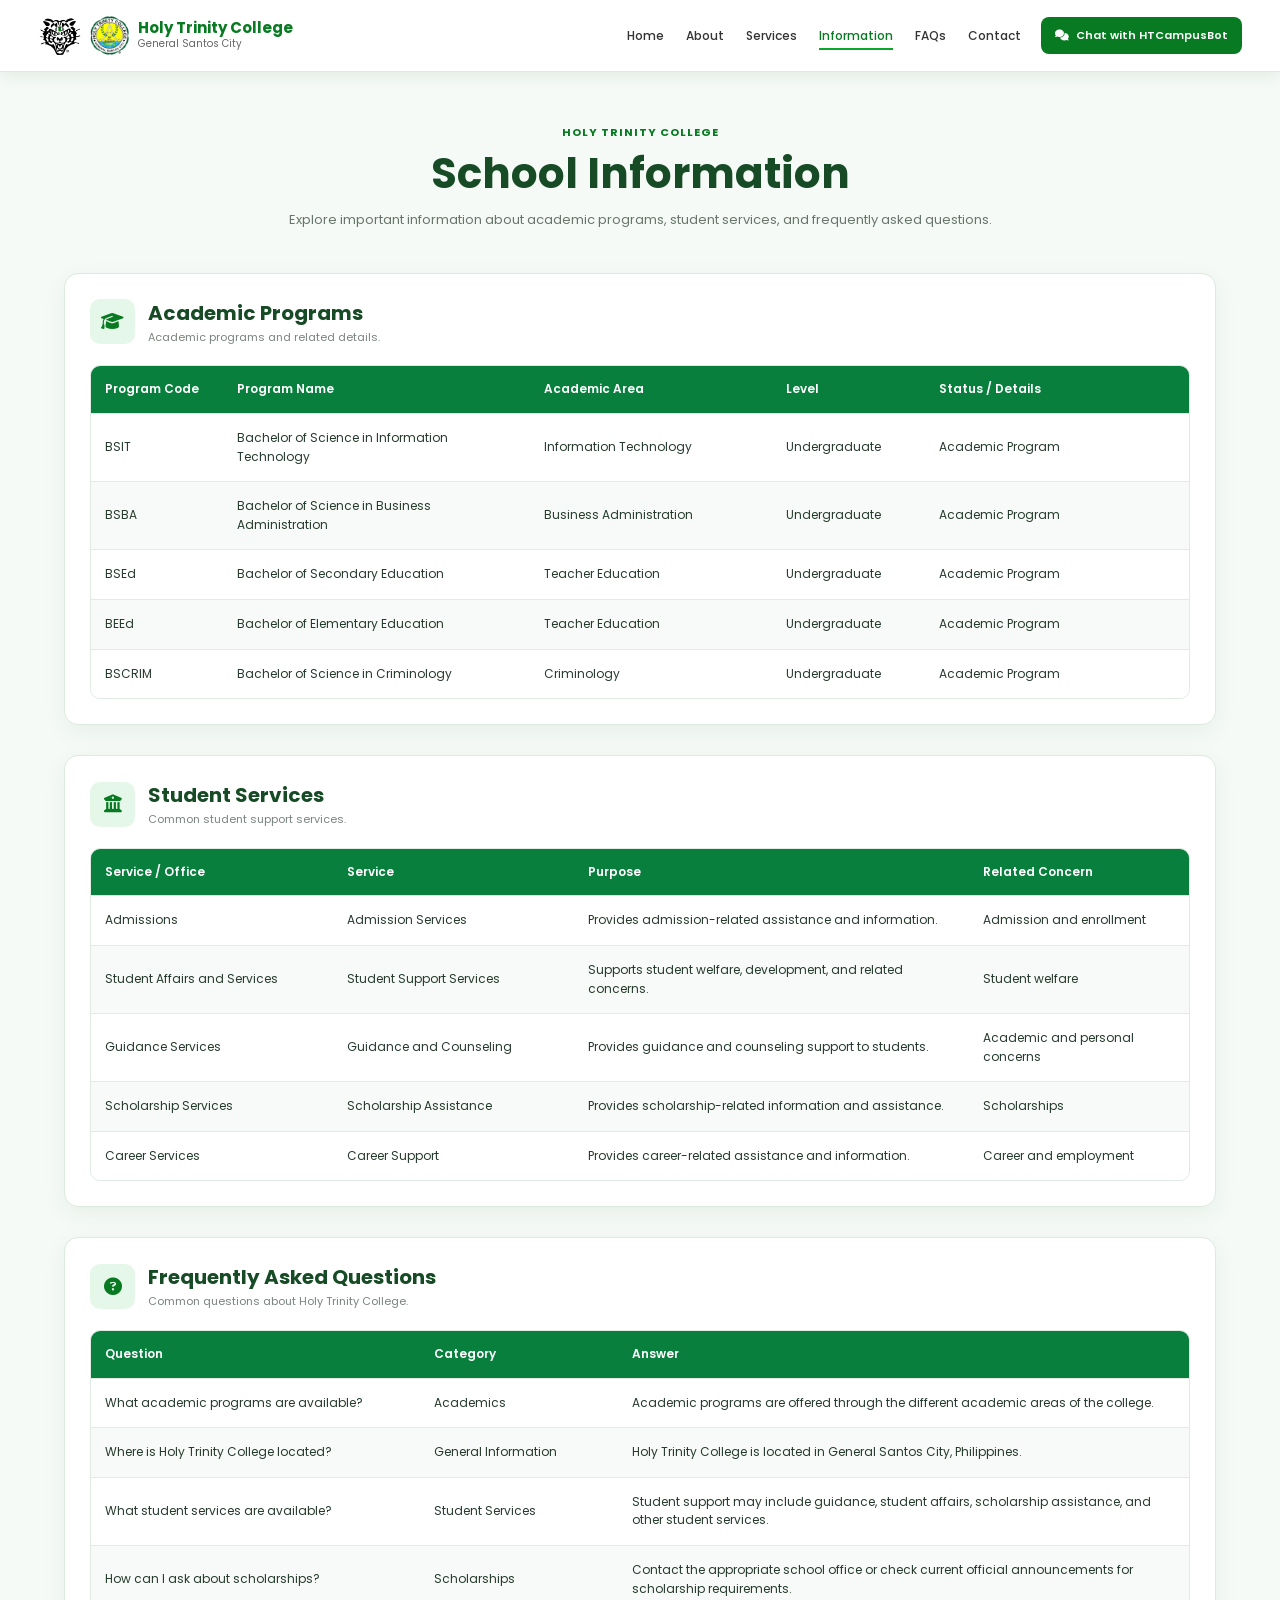
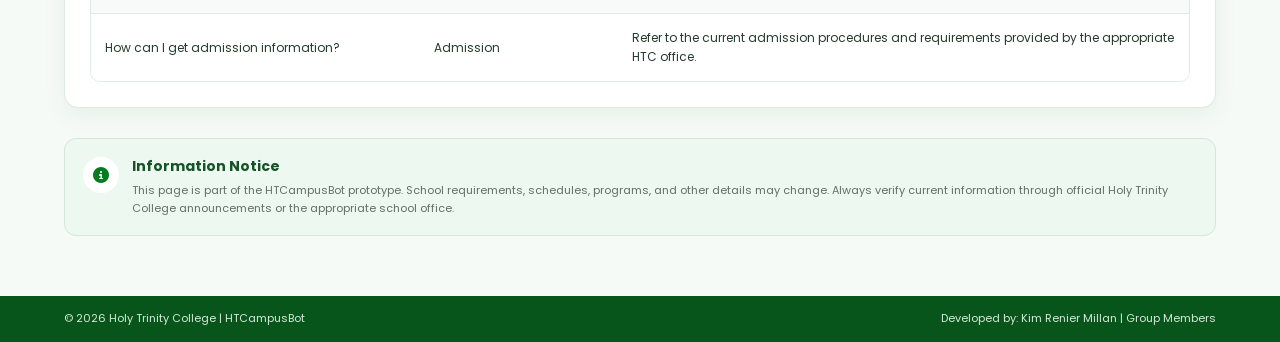
==== commit 1fa8dd18: "Upload project files" ====
--- a/information.html
+++ b/information.html
@@ -1,1006 +1,756 @@
-<!DOCTYPE html>
-<html lang="en">
-
-<head>
-
-    <meta charset="UTF-8">
-
-    <meta name="viewport"
-          content="width=device-width, initial-scale=1.0">
-
-    <title>Information | HTCampusBot</title>
-
-    <!-- SAME CSS USED BY INDEX -->
-    <link rel="stylesheet" href="css/style.css">
-
-    <!-- GOOGLE FONT -->
-    <link
-        href="https://fonts.googleapis.com/css2?family=Poppins:wght@300;400;500;600;700&display=swap"
-        rel="stylesheet"
-    >
-
-    <!-- FONT AWESOME -->
-    <link
-        rel="stylesheet"
-        href="https://cdnjs.cloudflare.com/ajax/libs/font-awesome/6.7.2/css/all.min.css"
-    >
-
-</head>
-
-
-<body class="information-page-body">
-
-
-<!-- =========================================================
-     INFORMATION HEADER
-========================================================= -->
-
-<header class="information-header">
-
-    <nav class="information-navbar">
-
-
-        <a
-            href="index.html"
-            class="information-brand"
-        >
-
-            <img
-                src="images/tiger-logo.png"
-                alt="Tiger Logo"
-            >
-
-            <img
-                src="images/htc-logo.png"
-                alt="Holy Trinity College Logo"
-            >
-
-            <div>
-
-                <strong>
-                    Holy Trinity College
-                </strong>
-
-                <span>
-                    General Santos City
-                </span>
-
-            </div>
-
-        </a>
-
-
-        <ul class="information-nav-links">
-
-            <li>
-                <a href="index.html">
-                    Home
-                </a>
-            </li>
-
-            <li>
-                <a href="#">
-                    About
-                </a>
-            </li>
-
-            <li>
-                <a href="#">
-                    Services
-                </a>
-            </li>
-
-            <li>
-                <a
-                    href="information.html"
-                    class="active"
-                >
-                    Information
-                </a>
-            </li>
-
-            <li>
-                <a href="#">
-                    FAQs
-                </a>
-            </li>
-
-            <li>
-                <a href="#">
-                    Contact
-                </a>
-            </li>
-
-        </ul>
-
-
-        <a
-            href="index.html"
-            class="information-chat-btn"
-        >
-
-            <i class="fa-solid fa-comments"></i>
-
-            Chat with HTCampusBot
-
-        </a>
-
-    </nav>
-
-</header>
-
-
-
-<!-- =========================================================
-     INFORMATION CONTENT
-========================================================= -->
-
-<main class="information-content">
-
-
-    <section class="information-intro">
-
-        <span>
-            HOLY TRINITY COLLEGE
-        </span>
-
-        <h1>
-            School Information
-        </h1>
-
-        <p>
-            Explore important information about academic
-            programs, student services, and frequently
-            asked questions.
-        </p>
-
-    </section>
-
-
-
-    <!-- =====================================================
-         TABLE 1
-    ====================================================== -->
-
-    <section class="information-card">
-
-
-        <div class="information-heading">
-
-            <div class="information-icon">
-
-                <i class="fa-solid fa-graduation-cap"></i>
-
-            </div>
-
-
-            <div>
-
-                <h2>
-                    Academic Programs
-                </h2>
-
-                <p>
-                    Academic programs and related details.
-                </p>
-
-            </div>
-
-        </div>
-
-
-        <div class="information-table-wrapper">
-
-            <table class="information-table academic-table">
-
-                <thead>
-
-                    <tr>
-
-                        <th>
-                            Program Code
-                        </th>
-
-                        <th>
-                            Program Name
-                        </th>
-
-                        <th>
-                            Academic Area
-                        </th>
-
-                        <th>
-                            Level
-                        </th>
-
-                        <th>
-                            Status / Details
-                        </th>
-
-                    </tr>
-
-                </thead>
-
-
-                <tbody>
-
-                    <tr>
-
-                        <td>
-                            BSIT
-                        </td>
-
-                        <td>
-                            Bachelor of Science in
-                            Information Technology
-                        </td>
-
-                        <td>
-                            Information Technology
-                        </td>
-
-                        <td>
-                            Undergraduate
-                        </td>
-
-                        <td>
-                            Academic Program
-                        </td>
-
-                    </tr>
-<!DOCTYPE html>
-<html lang="en">
-
-<head>
-
-    <meta charset="UTF-8">
-
-    <meta name="viewport"
-          content="width=device-width, initial-scale=1.0">
-
-    <title>Information | HTCampusBot</title>
-
-    <!-- SAME CSS USED BY INDEX -->
-    <link rel="stylesheet" href="css/style.css">
-
-    <!-- GOOGLE FONT -->
-    <link
-        href="https://fonts.googleapis.com/css2?family=Poppins:wght@300;400;500;600;700&display=swap"
-        rel="stylesheet"
-    >
-
-    <!-- FONT AWESOME -->
-    <link
-        rel="stylesheet"
-        href="https://cdnjs.cloudflare.com/ajax/libs/font-awesome/6.7.2/css/all.min.css"
-    >
-
-</head>
-
-
-<body class="information-page-body">
-
-
-<!-- =========================================================
-     INFORMATION HEADER
-========================================================= -->
-
-<header class="information-header">
-
-    <nav class="information-navbar">
-
-
-        <a
-            href="index.html"
-            class="information-brand"
-        >
-
-            <img
-                src="images/tiger-logo.png"
-                alt="Tiger Logo"
-            >
-
-            <img
-                src="images/htc-logo.png"
-                alt="Holy Trinity College Logo"
-            >
-
-            <div>
-
-                <strong>
-                    Holy Trinity College
-                </strong>
-
-                <span>
-                    General Santos City
-                </span>
-
-            </div>
-
-        </a>
-
-
-        <ul class="information-nav-links">
-
-            <li>
-                <a href="index.html">
-                    Home
-                </a>
-            </li>
-
-            <li>
-                <a href="#">
-                    About
-                </a>
-            </li>
-
-            <li>
-                <a href="#">
-                    Services
-                </a>
-            </li>
-
-            <li>
-                <a
-                    href="information.html"
-                    class="active"
-                >
-                    Information
-                </a>
-            </li>
-
-            <li>
-                <a href="#">
-                    FAQs
-                </a>
-            </li>
-
-            <li>
-                <a href="#">
-                    Contact
-                </a>
-            </li>
-
-        </ul>
-
-
-        <a
-            href="index.html"
-            class="information-chat-btn"
-        >
-
-            <i class="fa-solid fa-comments"></i>
-
-            Chat with HTCampusBot
-
-        </a>
-
-    </nav>
-
-</header>
-
-
-
-<!-- =========================================================
-     INFORMATION CONTENT
-========================================================= -->
-
-<main class="information-content">
-
-
-    <section class="information-intro">
-
-        <span>
-            HOLY TRINITY COLLEGE
-        </span>
-
-        <h1>
-            School Information
-        </h1>
-
-        <p>
-            Explore important information about academic
-            programs, student services, and frequently
-            asked questions.
-        </p>
-
-    </section>
-
-
-
-    <!-- =====================================================
-         TABLE 1
-    ====================================================== -->
-
-    <section class="information-card">
-
-
-        <div class="information-heading">
-
-            <div class="information-icon">
-
-                <i class="fa-solid fa-graduation-cap"></i>
-
-            </div>
-
-
-            <div>
-
-                <h2>
-                    Academic Programs
-                </h2>
-
-                <p>
-                    Academic programs and related details.
-                </p>
-
-            </div>
-
-        </div>
-
-
-        <div class="information-table-wrapper">
-
-            <table class="information-table academic-table">
-
-                <thead>
-
-                    <tr>
-
-                        <th>
-                            Program Code
-                        </th>
-
-                        <th>
-                            Program Name
-                        </th>
-
-                        <th>
-                            Academic Area
-                        </th>
-
-                        <th>
-                            Level
-                        </th>
-
-                        <th>
-                            Status / Details
-                        </th>
-
-                    </tr>
-
-                </thead>
-
-
-                <tbody>
-
-                    <tr>
-
-                        <td>
-                            BSIT
-                        </td>
-
-                        <td>
-                            Bachelor of Science in
-                            Information Technology
-                        </td>
-
-                        <td>
-                            Information Technology
-                        </td>
-
-                        <td>
-                            Undergraduate
-                        </td>
-
-                        <td>
-                            Academic Program
-                        </td>
-
-                    </tr>
-
-
-                    <tr>
-
-                        <td>
-                            BSBA
-                        </td>
-
-                        <td>
-                            Bachelor of Science in
-                            Business Administration
-                        </td>
-
-                        <td>
-                            Business Administration
-                        </td>
-
-                        <td>
-                            Undergraduate
-                        </td>
-
-                        <td>
-                            Academic Program
-                        </td>
-
-                    </tr>
-
-
-                    <tr>
-
-                        <td>
-                            BSEd
-                        </td>
-
-                        <td>
-                            Bachelor of Secondary Education
-                        </td>
-
-                        <td>
-                            Teacher Education
-                        </td>
-
-                        <td>
-                            Undergraduate
-                        </td>
-
-                        <td>
-                            Academic Program
-                        </td>
-
-                    </tr>
-
-
-                    <tr>
-
-                        <td>
-                            BEEd
-                        </td>
-
-                        <td>
-                            Bachelor of Elementary Education
-                        </td>
-
-                        <td>
-                            Teacher Education
-                        </td>
-
-                        <td>
-                            Undergraduate
-                        </td>
-
-                        <td>
-                            Academic Program
-                        </td>
-
-                    </tr>
-
-
-                    <tr>
-
-                        <td>
-                            BSCRIM
-                        </td>
-
-                        <td>
-                            Bachelor of Science in Criminology
-                        </td>
-
-                        <td>
-                            Criminology
-                        </td>
-
-                        <td>
-                            Undergraduate
-                        </td>
-
-                        <td>
-                            Academic Program
-                        </td>
-
-                    </tr>
-
-                </tbody>
-
-            </table>
-
-        </div>
-
-    </section>
-
-
-
-    <!-- =====================================================
-         TABLE 2
-    ====================================================== -->
-
-    <section class="information-card">
-
-
-        <div class="information-heading">
-
-            <div class="information-icon">
-
-                <i class="fa-solid fa-building-columns"></i>
-
-            </div>
-
-
-            <div>
-
-                <h2>
-                    Student Services
-                </h2>
-
-                <p>
-                    Common student support services.
-                </p>
-
-            </div>
-
-        </div>
-
-
-        <div class="information-table-wrapper">
-
-            <table class="information-table services-table">
-
-                <thead>
-
-                    <tr>
-
-                        <th>
-                            Service / Office
-                        </th>
-
-                        <th>
-                            Service
-                        </th>
-
-                        <th>
-                            Purpose
-                        </th>
-
-                        <th>
-                            Related Concern
-                        </th>
-
-                    </tr>
-
-                </thead>
-
-
-                <tbody>
-
-                    <tr>
-
-                        <td>
-                            Admissions
-                        </td>
-
-                        <td>
-                            Admission Services
-                        </td>
-
-                        <td>
-                            Provides admission-related
-                            assistance and information.
-                        </td>
-
-                        <td>
-                            Admission and enrollment
-                        </td>
-
-                    </tr>
-
-
-                    <tr>
-
-                        <td>
-                            Student Affairs and Services
-                        </td>
-
-                        <td>
-                            Student Support Services
-                        </td>
-
-                        <td>
-                            Supports student welfare,
-                            development, and related concerns.
-                        </td>
-
-                        <td>
-                            Student welfare
-                        </td>
-
-                    </tr>
-
-
-                    <tr>
-
-                        <td>
-                            Guidance Services
-                        </td>
-
-                        <td>
-                            Guidance and Counseling
-                        </td>
-
-                        <td>
-                            Provides guidance and counseling
-                            support to students.
-                        </td>
-
-                        <td>
-                            Academic and personal concerns
-                        </td>
-
-                    </tr>
-
-
-                    <tr>
-
-                        <td>
-                            Scholarship Services
-                        </td>
-
-                        <td>
-                            Scholarship Assistance
-                        </td>
-
-                        <td>
-                            Provides scholarship-related
-                            information and assistance.
-                        </td>
-
-                        <td>
-                            Scholarships
-                        </td>
-
-                    </tr>
-
-
-                    <tr>
-
-                        <td>
-                            Career Services
-                        </td>
-
-                        <td>
-                            Career Support
-                        </td>
-
-                        <td>
-                            Provides career-related
-                            assistance and information.
-                        </td>
-
-                        <td>
-                            Career and employment
-                        </td>
-
-                    </tr>
-
-                </tbody>
-
-            </table>
-
-        </div>
-
-    </section>
-
-
-
-    <!-- =====================================================
-         TABLE 3
-    ====================================================== -->
-
-    <section class="information-card">
-
-
-        <div class="information-heading">
-
-            <div class="information-icon">
-
-                <i class="fa-solid fa-circle-question"></i>
-
-            </div>
-
-
-            <div>
-
-                <h2>
-                    Frequently Asked Questions
-                </h2>
-
-                <p>
-                    Common questions about Holy Trinity College.
-                </p>
-
-            </div>
-
-        </div>
-
-
-        <div class="information-table-wrapper">
-
-            <table class="information-table faq-table">
-
-                <thead>
-
-                    <tr>
-
-                        <th>
-                            Question
-                        </th>
-
-                        <th>
-                            Category
-                        </th>
-
-                        <th>
-                            Answer
-                        </th>
-
-                    </tr>
-
-                </thead>
-
-
-                <tbody>
-
-                    <tr>
-
-                        <td>
-                            What academic programs are available?
-                        </td>
-
-                        <td>
-                            Academics
-                        </td>
-
-                        <td>
-                            Academic programs are offered through
-                            the different academic areas of the college.
-                        </td>
-
-                    </tr>
-
-
-                    <tr>
-
-                        <td>
-                            Where is Holy Trinity College located?
-                        </td>
-
-                        <td>
-                            General Information
-                        </td>
-
-                        <td>
-                            Holy Trinity College is located in
-                            General Santos City, Philippines.
-                        </td>
-
-                    </tr>
-
-
-                    <tr>
-
-                        <td>
-                            What student services are available?
-                        </td>
-
-                        <td>
-                            Student Services
-                        </td>
-
-                        <td>
-                            Student support may include guidance,
-                            student affairs, scholarship assistance,
-                            and other student services.
-                        </td>
-
-                    </tr>
-
-
-                    <tr>
-
-                        <td>
-                            How can I ask about scholarships?
-                        </td>
-
-                        <td>
-                            Scholarships
-                        </td>
-
-                        <td>
-                            Contact the appropriate school office
-                            or check current official announcements
-                            for scholarship requirements.
-                        </td>
-
-                    </tr>
-
-
-                    <tr>
-
-                        <td>
-                            How can I get admission information?
-                        </td>
-
-                        <td>
-                            Admission
-                        </td>
-
-                        <td>
-                            Refer to the current admission procedures
-                            and requirements provided by the
-                            appropriate HTC office.
-                        </td>
-
-                    </tr>
-
-                </tbody>
-
-            </table>
-
-        </div>
-
-    </section>
-
-
-
-    <!-- NOTICE -->
-
-    <section class="information-notice">
-
-        <i class="fa-solid fa-circle-info"></i>
-
-        <div>
-
-            <h3>
-                Information Notice
-            </h3>
-
-            <p>
-                This page is part of the HTCampusBot prototype.
-                School requirements, schedules, programs, and
-                other details may change. Always verify current
-                information through official Holy Trinity College
-                announcements or the appropriate school office.
-            </p>
-
-        </div>
-
-    </section>
-
-
-</main>
-
-
-
-<!-- =========================================================
-     INFORMATION FOOTER
-========================================================= -->
-
-<footer class="information-footer">
-
-    <div>
-
-        <p>
-            © 2026 Holy Trinity College | HTCampusBot
-        </p>
-
-        <p>
-            Developed by: Kim Renier Millan | Group Members
-        </p>
-
-    </div>
-
-</footer>
-
-
-</body>
-
+<!DOCTYPE html>
+<html lang="en">
+
+<head>
+
+    <meta charset="UTF-8">
+
+    <meta name="viewport"
+          content="width=device-width, initial-scale=1.0">
+
+    <title>Information | HTCampusBot</title>
+
+    <!-- SAME CSS USED BY INDEX -->
+    <link rel="stylesheet" href="css/style.css">
+
+    <!-- GOOGLE FONT -->
+    <link
+        href="https://fonts.googleapis.com/css2?family=Poppins:wght@300;400;500;600;700&display=swap"
+        rel="stylesheet"
+    >
+
+    <!-- FONT AWESOME -->
+    <link
+        rel="stylesheet"
+        href="https://cdnjs.cloudflare.com/ajax/libs/font-awesome/6.7.2/css/all.min.css"
+    >
+
+</head>
+
+
+<body class="information-page-body">
+
+
+<!-- =========================================================
+     INFORMATION HEADER
+========================================================= -->
+
+<header class="information-header">
+
+    <nav class="information-navbar">
+
+
+        <a
+            href="index.html"
+            class="information-brand"
+        >
+
+            <img
+                src="images/tiger-logo.png"
+                alt="Tiger Logo"
+            >
+
+            <img
+                src="images/htc-logo.png"
+                alt="Holy Trinity College Logo"
+            >
+
+            <div>
+
+                <strong>
+                    Holy Trinity College
+                </strong>
+
+                <span>
+                    General Santos City
+                </span>
+
+            </div>
+
+        </a>
+
+
+        <ul class="information-nav-links">
+
+            <li>
+                <a href="index.html">
+                    Home
+                </a>
+            </li>
+
+            <li>
+                <a href="#">
+                    About
+                </a>
+            </li>
+
+            <li>
+                <a href="#">
+                    Services
+                </a>
+            </li>
+
+            <li>
+                <a
+                    href="information.html"
+                    class="active"
+                >
+                    Information
+                </a>
+            </li>
+
+            <li>
+                <a href="#">
+                    FAQs
+                </a>
+            </li>
+
+            <li>
+                <a href="#">
+                    Contact
+                </a>
+            </li>
+
+        </ul>
+
+
+        <a
+            href="index.html"
+            class="information-chat-btn"
+        >
+
+            <i class="fa-solid fa-comments"></i>
+
+            Chat with HTCampusBot
+
+        </a>
+
+    </nav>
+
+</header>
+
+
+
+<!-- =========================================================
+     INFORMATION CONTENT
+========================================================= -->
+
+<main class="information-content">
+
+
+    <section class="information-intro">
+
+        <span>
+            HOLY TRINITY COLLEGE
+        </span>
+
+        <h1>
+            School Information
+        </h1>
+
+        <p>
+            Explore important information about academic
+            programs, student services, and frequently
+            asked questions.
+        </p>
+
+    </section>
+
+
+
+    <!-- =====================================================
+         TABLE 1
+    ====================================================== -->
+
+    <section class="information-card">
+
+
+        <div class="information-heading">
+
+            <div class="information-icon">
+
+                <i class="fa-solid fa-graduation-cap"></i>
+
+            </div>
+
+
+            <div>
+
+                <h2>
+                    Academic Programs
+                </h2>
+
+                <p>
+                    Academic programs and related details.
+                </p>
+
+            </div>
+
+        </div>
+
+
+        <div class="information-table-wrapper">
+
+            <table class="information-table academic-table">
+
+                <thead>
+
+                    <tr>
+
+                        <th>
+                            Program Code
+                        </th>
+
+                        <th>
+                            Program Name
+                        </th>
+
+                        <th>
+                            Academic Area
+                        </th>
+
+                        <th>
+                            Level
+                        </th>
+
+                        <th>
+                            Status / Details
+                        </th>
+
+                    </tr>
+
+                </thead>
+
+
+                <tbody>
+
+                    <tr>
+
+                        <td>
+                            BSIT
+                        </td>
+
+                        <td>
+                            Bachelor of Science in
+                            Information Technology
+                        </td>
+
+                        <td>
+                            Information Technology
+                        </td>
+
+                        <td>
+                            Undergraduate
+                        </td>
+
+                        <td>
+                            Academic Program
+                        </td>
+
+                    </tr>
+
+
+                    <tr>
+
+                        <td>
+                            BSBA
+                        </td>
+
+                        <td>
+                            Bachelor of Science in
+                            Business Administration
+                        </td>
+
+                        <td>
+                            Business Administration
+                        </td>
+
+                        <td>
+                            Undergraduate
+                        </td>
+
+                        <td>
+                            Academic Program
+                        </td>
+
+                    </tr>
+
+
+                    <tr>
+
+                        <td>
+                            BSEd
+                        </td>
+
+                        <td>
+                            Bachelor of Secondary Education
+                        </td>
+
+                        <td>
+                            Teacher Education
+                        </td>
+
+                        <td>
+                            Undergraduate
+                        </td>
+
+                        <td>
+                            Academic Program
+                        </td>
+
+                    </tr>
+
+
+                    <tr>
+
+                        <td>
+                            BEEd
+                        </td>
+
+                        <td>
+                            Bachelor of Elementary Education
+                        </td>
+
+                        <td>
+                            Teacher Education
+                        </td>
+
+                        <td>
+                            Undergraduate
+                        </td>
+
+                        <td>
+                            Academic Program
+                        </td>
+
+                    </tr>
+
+
+                    <tr>
+
+                        <td>
+                            BSCRIM
+                        </td>
+
+                        <td>
+                            Bachelor of Science in Criminology
+                        </td>
+
+                        <td>
+                            Criminology
+                        </td>
+
+                        <td>
+                            Undergraduate
+                        </td>
+
+                        <td>
+                            Academic Program
+                        </td>
+
+                    </tr>
+
+                </tbody>
+
+            </table>
+
+        </div>
+
+    </section>
+
+
+
+    <!-- =====================================================
+         TABLE 2
+    ====================================================== -->
+
+    <section class="information-card">
+
+
+        <div class="information-heading">
+
+            <div class="information-icon">
+
+                <i class="fa-solid fa-building-columns"></i>
+
+            </div>
+
+
+            <div>
+
+                <h2>
+                    Student Services
+                </h2>
+
+                <p>
+                    Common student support services.
+                </p>
+
+            </div>
+
+        </div>
+
+
+        <div class="information-table-wrapper">
+
+            <table class="information-table services-table">
+
+                <thead>
+
+                    <tr>
+
+                        <th>
+                            Service / Office
+                        </th>
+
+                        <th>
+                            Service
+                        </th>
+
+                        <th>
+                            Purpose
+                        </th>
+
+                        <th>
+                            Related Concern
+                        </th>
+
+                    </tr>
+
+                </thead>
+
+
+                <tbody>
+
+                    <tr>
+
+                        <td>
+                            Admissions
+                        </td>
+
+                        <td>
+                            Admission Services
+                        </td>
+
+                        <td>
+                            Provides admission-related
+                            assistance and information.
+                        </td>
+
+                        <td>
+                            Admission and enrollment
+                        </td>
+
+                    </tr>
+
+
+                    <tr>
+
+                        <td>
+                            Student Affairs and Services
+                        </td>
+
+                        <td>
+                            Student Support Services
+                        </td>
+
+                        <td>
+                            Supports student welfare,
+                            development, and related concerns.
+                        </td>
+
+                        <td>
+                            Student welfare
+                        </td>
+
+                    </tr>
+
+
+                    <tr>
+
+                        <td>
+                            Guidance Services
+                        </td>
+
+                        <td>
+                            Guidance and Counseling
+                        </td>
+
+                        <td>
+                            Provides guidance and counseling
+                            support to students.
+                        </td>
+
+                        <td>
+                            Academic and personal concerns
+                        </td>
+
+                    </tr>
+
+
+                    <tr>
+
+                        <td>
+                            Scholarship Services
+                        </td>
+
+                        <td>
+                            Scholarship Assistance
+                        </td>
+
+                        <td>
+                            Provides scholarship-related
+                            information and assistance.
+                        </td>
+
+                        <td>
+                            Scholarships
+                        </td>
+
+                    </tr>
+
+
+                    <tr>
+
+                        <td>
+                            Career Services
+                        </td>
+
+                        <td>
+                            Career Support
+                        </td>
+
+                        <td>
+                            Provides career-related
+                            assistance and information.
+                        </td>
+
+                        <td>
+                            Career and employment
+                        </td>
+
+                    </tr>
+
+                </tbody>
+
+            </table>
+
+        </div>
+
+    </section>
+
+
+
+    <!-- =====================================================
+         TABLE 3
+    ====================================================== -->
+
+    <section class="information-card">
+
+
+        <div class="information-heading">
+
+            <div class="information-icon">
+
+                <i class="fa-solid fa-circle-question"></i>
+
+            </div>
+
+
+            <div>
+
+                <h2>
+                    Frequently Asked Questions
+                </h2>
+
+                <p>
+                    Common questions about Holy Trinity College.
+                </p>
+
+            </div>
+
+        </div>
+
+
+        <div class="information-table-wrapper">
+
+            <table class="information-table faq-table">
+
+                <thead>
+
+                    <tr>
+
+                        <th>
+                            Question
+                        </th>
+
+                        <th>
+                            Category
+                        </th>
+
+                        <th>
+                            Answer
+                        </th>
+
+                    </tr>
+
+                </thead>
+
+
+                <tbody>
+
+                    <tr>
+
+                        <td>
+                            What academic programs are available?
+                        </td>
+
+                        <td>
+                            Academics
+                        </td>
+
+                        <td>
+                            Academic programs are offered through
+                            the different academic areas of the college.
+                        </td>
+
+                    </tr>
+
+
+                    <tr>
+
+                        <td>
+                            Where is Holy Trinity College located?
+                        </td>
+
+                        <td>
+                            General Information
+                        </td>
+
+                        <td>
+                            Holy Trinity College is located in
+                            General Santos City, Philippines.
+                        </td>
+
+                    </tr>
+
+
+                    <tr>
+
+                        <td>
+                            What student services are available?
+                        </td>
+
+                        <td>
+                            Student Services
+                        </td>
+
+                        <td>
+                            Student support may include guidance,
+                            student affairs, scholarship assistance,
+                            and other student services.
+                        </td>
+
+                    </tr>
+
+
+                    <tr>
+
+                        <td>
+                            How can I ask about scholarships?
+                        </td>
+
+                        <td>
+                            Scholarships
+                        </td>
+
+                        <td>
+                            Contact the appropriate school office
+                            or check current official announcements
+                            for scholarship requirements.
+                        </td>
+
+                    </tr>
+
+
+                    <tr>
+
+                        <td>
+                            How can I get admission information?
+                        </td>
+
+                        <td>
+                            Admission
+                        </td>
+
+                        <td>
+                            Refer to the current admission procedures
+                            and requirements provided by the
+                            appropriate HTC office.
+                        </td>
+
+                    </tr>
+
+                </tbody>
+
+            </table>
+
+        </div>
+
+    </section>
+
+
+
+    <!-- NOTICE -->
+
+    <section class="information-notice">
+
+        <i class="fa-solid fa-circle-info"></i>
+
+        <div>
+
+            <h3>
+                Information Notice
+            </h3>
+
+            <p>
+                This page is part of the HTCampusBot prototype.
+                School requirements, schedules, programs, and
+                other details may change. Always verify current
+                information through official Holy Trinity College
+                announcements or the appropriate school office.
+            </p>
+
+        </div>
+
+    </section>
+
+
+</main>
+
+
+
+<!-- =========================================================
+     INFORMATION FOOTER
+========================================================= -->
+
+<footer class="information-footer">
+
+    <div>
+
+        <p>
+            © 2026 Holy Trinity College | HTCampusBot
+        </p>
+
+        <p>
+            Developed by: Kim Renier Millan | Group Members
+        </p>
+
+    </div>
+
+</footer>
+
+
+</body>
+
 </html>
--- a/css/style.css
+++ b/css/style.css
@@ -0,0 +1,2278 @@
+/* =========================================================
+   HTCampusBot - Main Stylesheet
+   Used by index.html AND information.html
+========================================================= */
+
+
+/* =========================================================
+   RESET
+========================================================= */
+
+* {
+    margin: 0;
+    padding: 0;
+    box-sizing: border-box;
+}
+
+html {
+    scroll-behavior: smooth;
+}
+
+body {
+    font-family: 'Poppins', sans-serif;
+    color: #123b20;
+    background: #f5fff6;
+    line-height: 1.4;
+}
+
+
+/* =========================================================
+   HOME PAGE - HEADER
+========================================================= */
+
+body:not(.information-page-body) header {
+    position: fixed;
+    top: 0;
+    left: 0;
+
+    width: 100%;
+    height: 72px;
+
+    z-index: 1000;
+
+    background: rgba(255,255,255,0.97);
+
+    border-bottom:
+        1px solid rgba(0,128,0,0.12);
+
+    box-shadow:
+        0 4px 15px rgba(0,80,20,0.08);
+
+    backdrop-filter: blur(10px);
+}
+
+body:not(.information-page-body) .navbar {
+    width: 94%;
+    max-width: 1500px;
+
+    height: 100%;
+
+    margin: auto;
+
+    display: flex;
+
+    align-items: center;
+
+    gap: 20px;
+}
+
+
+/* LOGO */
+
+body:not(.information-page-body) .logo-section {
+    display: flex;
+
+    align-items: center;
+
+    gap: 8px;
+
+    text-decoration: none;
+
+    flex-shrink: 0;
+}
+
+body:not(.information-page-body) .logo-section img {
+    width: 44px;
+    height: 44px;
+
+    object-fit: contain;
+
+    background: white;
+
+    border-radius: 50%;
+}
+
+body:not(.information-page-body) .school-name {
+    margin-left: 4px;
+}
+
+body:not(.information-page-body) .school-name h2 {
+    color: #087b22;
+
+    font-size: 17px;
+
+    font-weight: 700;
+
+    text-transform: uppercase;
+
+    line-height: 1.1;
+}
+
+body:not(.information-page-body) .school-name span {
+    display: block;
+
+    color: #555;
+
+    font-size: 11px;
+
+    margin-top: 2px;
+}
+
+
+/* NAV LINKS */
+
+body:not(.information-page-body) .nav-links {
+    list-style: none;
+
+    display: flex;
+
+    align-items: center;
+
+    gap: 24px;
+
+    margin-left: auto;
+}
+
+body:not(.information-page-body) .nav-links a {
+    position: relative;
+
+    color: #333;
+
+    text-decoration: none;
+
+    font-size: 13px;
+
+    font-weight: 500;
+
+    padding: 7px 0;
+
+    transition: 0.25s ease;
+}
+
+body:not(.information-page-body) .nav-links a::after {
+    content: "";
+
+    position: absolute;
+
+    left: 0;
+    bottom: 0;
+
+    width: 0;
+    height: 2px;
+
+    background: #0aa62b;
+
+    border-radius: 10px;
+
+    transition: width 0.25s ease;
+}
+
+body:not(.information-page-body) .nav-links a:hover,
+body:not(.information-page-body) .nav-links a.active {
+    color: #087b22;
+}
+
+body:not(.information-page-body) .nav-links a:hover::after,
+body:not(.information-page-body) .nav-links a.active::after {
+    width: 100%;
+}
+
+
+/* ACTIONS */
+
+body:not(.information-page-body) .nav-actions {
+    display: flex;
+
+    align-items: center;
+
+    gap: 9px;
+
+    flex-shrink: 0;
+}
+
+
+/* CHAT BUTTON */
+
+body:not(.information-page-body) .chat-btn {
+    min-height: 38px;
+
+    display: inline-flex;
+
+    align-items: center;
+
+    justify-content: center;
+
+    gap: 8px;
+
+    padding: 0 16px;
+
+    border-radius: 8px;
+
+    background: #087b22;
+
+    color: white;
+
+    border: none;
+
+    font-family: inherit;
+
+    font-size: 12px;
+
+    font-weight: 600;
+
+    white-space: nowrap;
+
+    cursor: pointer;
+
+    box-shadow:
+        0 5px 15px rgba(0,128,30,0.16);
+
+    transition: 0.25s ease;
+}
+
+body:not(.information-page-body) .chat-btn:hover {
+    background: #0dbb31;
+
+    transform: translateY(-2px);
+}
+
+
+/* LOGGED-IN USER ACCOUNT */
+
+.user-account {
+    min-height: 38px;
+
+    display: flex;
+    align-items: center;
+    gap: 8px;
+
+    padding: 4px 6px 4px 8px;
+
+    border: 1px solid #dce9df;
+    border-radius: 9px;
+    background: #f8fcf9;
+}
+
+.user-avatar {
+    width: 30px;
+    height: 30px;
+
+    display: flex;
+    align-items: center;
+    justify-content: center;
+
+    flex-shrink: 0;
+
+    border-radius: 50%;
+    background: #e6f7ea;
+    color: #087b22;
+    font-size: 11px;
+}
+
+.user-account-info {
+    min-width: 95px;
+}
+
+.user-account-info strong {
+    display: block;
+    color: #21442b;
+    font-size: 10px;
+    font-weight: 700;
+    line-height: 1.2;
+}
+
+.user-account-info span {
+    display: block;
+    margin-top: 2px;
+    color: #6c7b72;
+    font-size: 9px;
+    line-height: 1.2;
+}
+
+.user-logout-btn {
+    width: 29px;
+    height: 29px;
+
+    display: flex;
+    align-items: center;
+    justify-content: center;
+
+    flex-shrink: 0;
+
+    border: none;
+    border-radius: 6px;
+    background: #fff0f0;
+    color: #bd2c2c;
+    cursor: pointer;
+    font-size: 10px;
+}
+
+.user-logout-btn:hover {
+    background: #ffe0e0;
+}
+
+
+/* USER LOGIN */
+
+.user-login-btn {
+    min-height: 38px;
+
+    display: inline-flex;
+
+    align-items: center;
+
+    justify-content: center;
+
+    gap: 8px;
+
+    padding: 0 16px;
+
+    border-radius: 8px;
+
+    border: 1.5px solid #087b22;
+
+    background: white;
+
+    color: #087b22;
+
+    font-family: inherit;
+
+    font-size: 12px;
+
+    font-weight: 700;
+
+    cursor: pointer;
+
+    transition: 0.25s ease;
+}
+
+.user-login-btn:hover {
+    background: #087b22;
+
+    color: white;
+
+    transform: translateY(-2px);
+
+    box-shadow:
+        0 7px 18px rgba(8,123,34,0.18);
+}
+
+
+/* =========================================================
+   HOME PAGE - HERO
+========================================================= */
+
+.hero {
+    position: relative;
+
+    width: 100%;
+
+    min-height: 740px;
+
+    padding-top: 72px;
+    padding-bottom: 100px;
+
+    display: flex;
+
+    align-items: center;
+
+    overflow: hidden;
+
+    background-color: white;
+
+    background-image:
+        url("../images/bg.jpg");
+
+    background-repeat: no-repeat;
+
+    background-position: right center;
+
+    background-size: auto 100%;
+}
+
+.hero-overlay {
+    position: absolute;
+
+    inset: 0;
+
+    z-index: 1;
+
+    background:
+        linear-gradient(
+            90deg,
+            rgba(255,255,255,1) 0%,
+            rgba(255,255,255,0.98) 30%,
+            rgba(255,255,255,0.82) 47%,
+            rgba(255,255,255,0.48) 65%,
+            rgba(255,255,255,0.12) 82%,
+            rgba(255,255,255,0) 100%
+        );
+}
+
+.hero-content {
+    position: relative;
+
+    z-index: 2;
+
+    width: 94%;
+
+    max-width: 1500px;
+
+    margin: auto;
+}
+
+.hero-left {
+    width: 55%;
+
+    max-width: 720px;
+
+    padding:
+        40px
+        0
+        130px
+        10px;
+}
+
+.subtitle {
+    display: inline-block;
+
+    color: #087b22;
+
+    font-size: 13px;
+
+    font-weight: 700;
+
+    text-transform: uppercase;
+
+    letter-spacing: 0.5px;
+
+    margin-bottom: 10px;
+}
+
+.subtitle::after {
+    content: "";
+
+    display: block;
+
+    width: 38px;
+
+    height: 2px;
+
+    background: #12b735;
+
+    margin-top: 5px;
+
+    border-radius: 10px;
+}
+
+.hero-left h1 {
+    color: #087b22;
+
+    font-size:
+        clamp(48px, 5.4vw, 74px);
+
+    font-weight: 700;
+
+    line-height: 0.98;
+
+    margin-bottom: 14px;
+}
+
+.hero-left h2 {
+    color: #113b20;
+
+    font-size:
+        clamp(21px, 2.4vw, 32px);
+
+    font-weight: 700;
+
+    line-height: 1.2;
+
+    max-width: 700px;
+
+    margin-bottom: 17px;
+}
+
+.description {
+    max-width: 670px;
+
+    color: #4d5b51;
+
+    font-size: 14px;
+
+    line-height: 1.6;
+
+    margin-bottom: 25px;
+}
+
+
+/* HERO BUTTONS */
+
+.hero-buttons {
+    display: flex;
+
+    align-items: center;
+
+    gap: 12px;
+}
+
+.primary-btn,
+.secondary-btn {
+    min-height: 42px;
+
+    display: inline-flex;
+
+    align-items: center;
+
+    justify-content: center;
+
+    gap: 8px;
+
+    padding:
+        0
+        20px;
+
+    border-radius: 8px;
+
+    font-family: inherit;
+
+    font-size: 13px;
+
+    font-weight: 600;
+
+    cursor: pointer;
+
+    transition: 0.25s ease;
+}
+
+.primary-btn {
+    border: none;
+
+    background: #079526;
+
+    color: white;
+
+    box-shadow:
+        0 7px 18px rgba(0,150,40,0.20);
+}
+
+.primary-btn:hover {
+    background: #0cbb32;
+
+    transform: translateY(-2px);
+}
+
+.secondary-btn {
+    background: white;
+
+    color: #087b22;
+
+    border:
+        1.5px solid #087b22;
+}
+
+.secondary-btn:hover {
+    background: #087b22;
+
+    color: white;
+}
+
+
+/* =========================================================
+   HOME PAGE - FEATURES
+========================================================= */
+
+.features {
+    position: absolute;
+
+    left: 50%;
+
+    bottom: -28px;
+
+    transform:
+        translateX(-50%);
+
+    z-index: 20;
+
+    width: 90%;
+
+    max-width: 1400px;
+
+    margin: 0;
+
+    background:
+        rgba(255,255,255,0.98);
+
+    border-radius: 14px;
+
+    padding:
+        18px
+        12px;
+
+    display: grid;
+
+    grid-template-columns:
+        repeat(6, minmax(0,1fr));
+
+    align-items: stretch;
+
+    box-shadow:
+        0 12px 35px rgba(0,80,20,0.12);
+
+    border:
+        1px solid rgba(0,130,30,0.08);
+}
+
+.feature-card {
+    min-width: 0;
+
+    min-height: 145px;
+
+    display: flex;
+
+    flex-direction: column;
+
+    align-items: center;
+
+    justify-content: flex-start;
+
+    text-align: center;
+
+    padding:
+        10px
+        14px;
+
+    border-right:
+        1px solid #e5eee7;
+}
+
+.feature-card:last-child {
+    border-right: none;
+}
+
+.feature-card i {
+    flex-shrink: 0;
+
+    width: 40px;
+
+    height: 40px;
+
+    display: flex;
+
+    align-items: center;
+
+    justify-content: center;
+
+    margin:
+        0
+        auto
+        9px;
+
+    border-radius: 50%;
+
+    background: #e7f9e9;
+
+    color: #087b22;
+
+    font-size: 17px;
+}
+
+.feature-card h3 {
+    width: 100%;
+
+    min-height: 19px;
+
+    display: flex;
+
+    align-items: center;
+
+    justify-content: center;
+
+    margin:
+        0
+        0
+        5px;
+
+    color: #164b25;
+
+    font-size: 12px;
+
+    line-height: 1.25;
+}
+
+.feature-card p {
+    width: 100%;
+
+    max-width: 175px;
+
+    min-height: 32px;
+
+    margin:
+        0
+        auto;
+
+    display: flex;
+
+    align-items: flex-start;
+
+    justify-content: center;
+
+    color: #666;
+
+    font-size: 10px;
+
+    line-height: 1.35;
+}
+
+
+/* =========================================================
+   LOGIN MODAL
+========================================================= */
+
+.login-modal {
+    position: fixed;
+
+    inset: 0;
+
+    z-index: 6000;
+
+    display: none;
+
+    align-items: center;
+
+    justify-content: center;
+
+    padding: 20px;
+}
+
+.login-modal.show {
+    display: flex;
+}
+
+.login-backdrop {
+    position: absolute;
+
+    inset: 0;
+
+    background:
+        rgba(0,45,18,0.42);
+
+    backdrop-filter: blur(5px);
+}
+
+.login-card {
+    position: relative;
+
+    z-index: 2;
+
+    width: 100%;
+
+    max-width: 420px;
+
+    padding: 30px;
+
+    background: white;
+
+    border:
+        1px solid #dcebe0;
+
+    border-radius: 18px;
+
+    box-shadow:
+        0 25px 70px rgba(0,55,20,0.25);
+
+    animation:
+        loginPop
+        0.22s
+        ease;
+}
+
+@keyframes loginPop {
+
+    from {
+        opacity: 0;
+
+        transform:
+            translateY(15px)
+            scale(0.97);
+    }
+
+    to {
+        opacity: 1;
+
+        transform:
+            translateY(0)
+            scale(1);
+    }
+}
+
+.close-login {
+    position: absolute;
+
+    top: 13px;
+
+    right: 13px;
+
+    width: 34px;
+
+    height: 34px;
+
+    border: none;
+
+    border-radius: 50%;
+
+    background: #f1f6f2;
+
+    color: #67736c;
+
+    cursor: pointer;
+}
+
+.login-logos {
+    display: flex;
+
+    justify-content: center;
+
+    gap: 10px;
+
+    margin-bottom: 15px;
+}
+
+.login-logos img {
+    width: 50px;
+
+    height: 50px;
+
+    object-fit: contain;
+
+    border-radius: 50%;
+}
+
+.login-card h2 {
+    text-align: center;
+
+    color: #174b27;
+
+    font-size: 24px;
+
+    margin-bottom: 4px;
+}
+
+.login-description {
+    text-align: center;
+
+    color: #748078;
+
+    font-size: 12px;
+
+    margin-bottom: 20px;
+}
+
+.google-login-btn {
+    width: 100%;
+
+    height: 44px;
+
+    border:
+        1px solid #d4e1d7;
+
+    border-radius: 8px;
+
+    background: white;
+
+    color: #333;
+
+    font-family: inherit;
+
+    font-size: 12px;
+
+    font-weight: 600;
+
+    cursor: pointer;
+
+    display: flex;
+
+    align-items: center;
+
+    justify-content: center;
+
+    gap: 8px;
+}
+
+.google-login-btn i {
+    color: #db4437;
+}
+
+.login-divider {
+    display: flex;
+
+    align-items: center;
+
+    gap: 10px;
+
+    margin:
+        17px
+        0;
+}
+
+.login-divider::before,
+.login-divider::after {
+    content: "";
+
+    height: 1px;
+
+    background: #e2ebe4;
+
+    flex: 1;
+}
+
+.login-divider span {
+    color: #8b948f;
+
+    font-size: 11px;
+}
+
+.login-form-group {
+    margin-bottom: 14px;
+}
+
+.login-form-group label {
+    display: block;
+
+    color: #35523f;
+
+    font-size: 12px;
+
+    font-weight: 600;
+
+    margin-bottom: 6px;
+}
+
+.login-input {
+    position: relative;
+}
+
+.login-input i {
+    position: absolute;
+
+    left: 13px;
+
+    top: 50%;
+
+    transform:
+        translateY(-50%);
+
+    color: #087b22;
+}
+
+.login-input input {
+    width: 100%;
+
+    height: 43px;
+
+    border:
+        1px
+        solid
+        #d4e2d8;
+
+    border-radius: 8px;
+
+    outline: none;
+
+    padding:
+        0
+        12px
+        0
+        37px;
+
+    font-family: inherit;
+
+    font-size: 12px;
+}
+
+.login-options {
+    display: flex;
+
+    align-items: center;
+
+    justify-content: space-between;
+
+    margin:
+        5px
+        0
+        17px;
+
+    font-size: 11px;
+}
+
+.login-options label {
+    display: flex;
+
+    gap: 6px;
+
+    align-items: center;
+
+    color: #69756e;
+}
+
+.login-options input {
+    accent-color: #087b22;
+}
+
+.login-options a {
+    color: #087b22;
+
+    text-decoration: none;
+}
+
+.user-signin-btn {
+    width: 100%;
+
+    height: 44px;
+
+    border: none;
+
+    border-radius: 8px;
+
+    background: #087b22;
+
+    color: white;
+
+    font-family: inherit;
+
+    font-size: 13px;
+
+    font-weight: 700;
+
+    cursor: pointer;
+}
+
+.user-login-message {
+    min-height: 18px;
+
+    margin-top: 9px;
+
+    text-align: center;
+
+    font-size: 11px;
+}
+
+.login-footer-text {
+    border-top:
+        1px solid #e4ebe6;
+
+    margin-top: 17px;
+
+    padding-top: 15px;
+
+    text-align: center;
+
+    color: #7a847e;
+
+    font-size: 11px;
+}
+
+.login-footer-text a {
+    color: #087b22;
+
+    text-decoration: none;
+
+    font-weight: 600;
+}
+
+
+/* =========================================================
+   CHATBOT
+========================================================= */
+
+.chatbot-window {
+    position: fixed;
+
+    right: 20px;
+
+    bottom: 20px;
+
+    width: 350px;
+
+    height: 490px;
+
+    z-index: 3000;
+
+    display: none;
+
+    flex-direction: column;
+
+    background: white;
+
+    border:
+        1px solid #dceee0;
+
+    border-radius: 15px;
+
+    overflow: hidden;
+
+    box-shadow:
+        0 18px 50px rgba(0,50,10,0.22);
+}
+
+.chat-header {
+    background: #087b22;
+
+    color: white;
+
+    padding:
+        13px
+        15px;
+
+    display: flex;
+
+    align-items: center;
+
+    justify-content: space-between;
+}
+
+.chat-title {
+    display: flex;
+
+    align-items: center;
+
+    gap: 8px;
+
+    font-size: 14px;
+
+    font-weight: 600;
+}
+
+.chat-title i {
+    width: 30px;
+
+    height: 30px;
+
+    display: flex;
+
+    align-items: center;
+
+    justify-content: center;
+
+    border-radius: 50%;
+
+    background: white;
+
+    color: #087b22;
+}
+
+.close-chat {
+    width: 31px;
+
+    height: 31px;
+
+    border: none;
+
+    border-radius: 50%;
+
+    background: transparent;
+
+    color: white;
+
+    cursor: pointer;
+}
+
+.chat-body {
+    flex: 1;
+
+    overflow-y: auto;
+
+    padding: 13px;
+
+    background: #f5faf6;
+}
+
+.bot-message {
+    background: white;
+
+    color: #333;
+
+    padding:
+        11px
+        12px;
+
+    border-radius: 10px;
+
+    border-top-left-radius: 2px;
+
+    margin-bottom: 12px;
+
+    font-size: 13px;
+
+    line-height: 1.45;
+}
+
+.user-message {
+    width: fit-content;
+
+    max-width: 85%;
+
+    margin:
+        8px
+        0
+        8px
+        auto;
+
+    padding:
+        9px
+        12px;
+
+    border-radius: 10px;
+
+    border-top-right-radius: 2px;
+
+    background: #087b22;
+
+    color: white;
+
+    font-size: 13px;
+}
+
+.quick-links {
+    display: grid;
+
+    grid-template-columns:
+        repeat(2, 1fr);
+
+    gap: 7px;
+}
+
+.quick-links button {
+    border:
+        1px
+        solid
+        #d9eadc;
+
+    background: white;
+
+    color: #087b22;
+
+    padding:
+        9px
+        6px;
+
+    border-radius: 7px;
+
+    font-family: inherit;
+
+    font-size: 11px;
+
+    cursor: pointer;
+}
+
+.quick-links button:hover {
+    background: #087b22;
+
+    color: white;
+}
+
+.chat-footer {
+    display: flex;
+
+    align-items: center;
+
+    gap: 8px;
+
+    padding: 10px;
+
+    border-top:
+        1px solid #e4eee5;
+
+    background: white;
+}
+
+.chat-footer input {
+    flex: 1;
+
+    border: none;
+
+    outline: none;
+
+    background: #f3f7f4;
+
+    padding:
+        9px
+        12px;
+
+    border-radius: 20px;
+
+    font-family: inherit;
+
+    font-size: 12px;
+}
+
+.chat-footer button {
+    width: 35px;
+
+    height: 35px;
+
+    border: none;
+
+    border-radius: 50%;
+
+    background: #087b22;
+
+    color: white;
+
+    cursor: pointer;
+}
+
+.floating-chat {
+    position: fixed;
+
+    right: 20px;
+
+    bottom: 20px;
+
+    z-index: 2500;
+
+    width: 52px;
+
+    height: 52px;
+
+    border: none;
+
+    border-radius: 50%;
+
+    background: #087b22;
+
+    color: white;
+
+    font-size: 20px;
+
+    cursor: pointer;
+}
+
+
+/* =========================================================
+   HOME FOOTER
+========================================================= */
+
+body:not(.information-page-body) footer {
+    position: relative;
+
+    margin-top: 0;
+
+    padding-top: 75px;
+
+    background: #07551a;
+
+    color: white;
+}
+
+.footer-container {
+    width: 90%;
+
+    max-width: 1400px;
+
+    margin: auto;
+
+    padding:
+        30px
+        0;
+
+    display: grid;
+
+    grid-template-columns:
+        1.3fr
+        1fr
+        1fr;
+
+    gap: 30px;
+}
+
+.footer-box h3 {
+    font-size: 15px;
+
+    margin-bottom: 10px;
+}
+
+.footer-box p {
+    color: #d5e9d9;
+
+    font-size: 12px;
+
+    line-height: 1.5;
+}
+
+.footer-box ul {
+    list-style: none;
+}
+
+.footer-box li {
+    color: #d5e9d9;
+
+    font-size: 12px;
+
+    margin-bottom: 5px;
+}
+
+.footer-bottom {
+    background: #063e13;
+
+    min-height: 45px;
+
+    padding:
+        10px
+        5%;
+
+    display: flex;
+
+    align-items: center;
+
+    justify-content: space-between;
+
+    gap: 15px;
+
+    font-size: 11px;
+
+    color: #d5e9d9;
+
+    text-align: center;
+}
+
+
+/* =========================================================
+   INFORMATION PAGE
+========================================================= */
+
+.information-page-body {
+    background: #f5faf6;
+    color: #183d25;
+}
+
+
+/* HEADER */
+
+.information-header {
+    position: fixed;
+
+    top: 0;
+    left: 0;
+
+    width: 100%;
+
+    height: 72px;
+
+    z-index: 1000;
+
+    background:
+        rgba(255,255,255,0.98);
+
+    border-bottom:
+        1px solid #dceae0;
+
+    box-shadow:
+        0 4px 15px rgba(0,70,25,0.08);
+}
+
+.information-navbar {
+    width: 94%;
+
+    max-width: 1450px;
+
+    height: 100%;
+
+    margin: auto;
+
+    display: flex;
+
+    align-items: center;
+
+    gap: 20px;
+}
+
+.information-brand {
+    display: flex;
+
+    align-items: center;
+
+    gap: 7px;
+
+    text-decoration: none;
+
+    flex-shrink: 0;
+}
+
+.information-brand img {
+    width: 43px;
+
+    height: 43px;
+
+    object-fit: contain;
+
+    background: white;
+
+    border-radius: 50%;
+}
+
+.information-brand div {
+    display: flex;
+
+    flex-direction: column;
+}
+
+.information-brand strong {
+    color: #087b22;
+
+    font-size: 15px;
+
+    line-height: 1.1;
+}
+
+.information-brand span {
+    color: #666;
+
+    font-size: 10px;
+}
+
+.information-nav-links {
+    list-style: none;
+
+    display: flex;
+
+    align-items: center;
+
+    gap: 22px;
+
+    margin-left: auto;
+}
+
+.information-nav-links a {
+    position: relative;
+
+    color: #333;
+
+    text-decoration: none;
+
+    font-size: 12px;
+
+    font-weight: 500;
+
+    padding: 6px 0;
+}
+
+.information-nav-links a::after {
+    content: "";
+
+    position: absolute;
+
+    left: 0;
+    bottom: 0;
+
+    width: 0;
+    height: 2px;
+
+    background: #0aa62b;
+
+    transition: width 0.2s ease;
+}
+
+.information-nav-links a:hover,
+.information-nav-links a.active {
+    color: #087b22;
+}
+
+.information-nav-links a:hover::after,
+.information-nav-links a.active::after {
+    width: 100%;
+}
+
+.information-chat-btn {
+    min-height: 37px;
+
+    display: inline-flex;
+
+    align-items: center;
+
+    justify-content: center;
+
+    gap: 7px;
+
+    padding:
+        0
+        14px;
+
+    border-radius: 8px;
+
+    background: #087b22;
+
+    color: white;
+
+    text-decoration: none;
+
+    font-size: 11px;
+
+    font-weight: 600;
+
+    white-space: nowrap;
+}
+
+
+/* MAIN */
+
+.information-content {
+    width: 100%;
+
+    max-width: 1500px;
+
+    margin: 0 auto;
+
+    padding:
+        120px
+        5%
+        60px;
+}
+
+.information-intro {
+    max-width: 800px;
+
+    margin:
+        0
+        auto
+        42px;
+
+    text-align: center;
+}
+
+.information-intro span {
+    color: #087b22;
+
+    font-size: 11px;
+
+    font-weight: 700;
+
+    letter-spacing: 1px;
+}
+
+.information-intro h1 {
+    color: #164b25;
+
+    font-size: 42px;
+
+    line-height: 1.15;
+
+    margin:
+        8px
+        0
+        10px;
+}
+
+.information-intro p {
+    color: #68756d;
+
+    font-size: 13px;
+
+    line-height: 1.7;
+}
+
+
+/* INFORMATION CARD */
+
+.information-card {
+    width: 100%;
+
+    background: white;
+
+    border:
+        1px
+        solid
+        #dceae0;
+
+    border-radius: 14px;
+
+    padding: 25px;
+
+    margin-bottom: 30px;
+
+    box-shadow:
+        0 7px 25px rgba(0,70,25,0.06);
+}
+
+
+/* SECTION HEADING */
+
+.information-heading {
+    display: flex;
+
+    align-items: center;
+
+    gap: 13px;
+
+    margin-bottom: 20px;
+}
+
+.information-icon {
+    width: 45px;
+
+    height: 45px;
+
+    flex-shrink: 0;
+
+    display: flex;
+
+    align-items: center;
+
+    justify-content: center;
+
+    border-radius: 10px;
+
+    background: #e5f7e9;
+
+    color: #087b22;
+
+    font-size: 18px;
+}
+
+.information-heading h2 {
+    color: #164b25;
+
+    font-size: 20px;
+
+    margin-bottom: 3px;
+}
+
+.information-heading p {
+    color: #7a847e;
+
+    font-size: 11px;
+}
+
+
+/* TABLE WRAPPER */
+
+.information-table-wrapper {
+    width: 100%;
+
+    overflow-x: auto;
+
+    border:
+        1px
+        solid
+        #dfeae2;
+
+    border-radius: 10px;
+}
+
+
+/* TABLE */
+
+.information-table {
+    width: 100%;
+
+    min-width: 900px;
+
+    border-collapse: collapse;
+
+    table-layout: fixed;
+}
+
+.information-table thead {
+    background: #087f3d;
+}
+
+.information-table th {
+    padding:
+        15px
+        14px;
+
+    color: white;
+
+    font-size: 12px;
+
+    font-weight: 600;
+
+    text-align: left;
+}
+
+.information-table td {
+    padding:
+        15px
+        14px;
+
+    color: #263b2d;
+
+    background: white;
+
+    font-size: 12px;
+
+    line-height: 1.55;
+
+    vertical-align: middle;
+
+    border-top:
+        1px
+        solid
+        #e2ebe4;
+}
+
+.information-table tbody tr:nth-child(even) td {
+    background: #f7faf8;
+}
+
+.information-table tbody tr:hover td {
+    background: #edf8f0;
+}
+
+
+/* ACADEMIC COLUMNS */
+
+.academic-table th:nth-child(1),
+.academic-table td:nth-child(1) {
+    width: 12%;
+}
+
+.academic-table th:nth-child(2),
+.academic-table td:nth-child(2) {
+    width: 28%;
+}
+
+.academic-table th:nth-child(3),
+.academic-table td:nth-child(3) {
+    width: 22%;
+}
+
+.academic-table th:nth-child(4),
+.academic-table td:nth-child(4) {
+    width: 14%;
+}
+
+.academic-table th:nth-child(5),
+.academic-table td:nth-child(5) {
+    width: 24%;
+}
+
+
+/* SERVICES COLUMNS */
+
+.services-table th:nth-child(1),
+.services-table td:nth-child(1) {
+    width: 22%;
+}
+
+.services-table th:nth-child(2),
+.services-table td:nth-child(2) {
+    width: 22%;
+}
+
+.services-table th:nth-child(3),
+.services-table td:nth-child(3) {
+    width: 36%;
+}
+
+.services-table th:nth-child(4),
+.services-table td:nth-child(4) {
+    width: 20%;
+}
+
+
+/* FAQ */
+
+.faq-table th:nth-child(1),
+.faq-table td:nth-child(1) {
+    width: 30%;
+}
+
+.faq-table th:nth-child(2),
+.faq-table td:nth-child(2) {
+    width: 18%;
+}
+
+.faq-table th:nth-child(3),
+.faq-table td:nth-child(3) {
+    width: 52%;
+}
+
+
+/* NOTICE */
+
+.information-notice {
+    display: flex;
+
+    align-items: flex-start;
+
+    gap: 13px;
+
+    background: #edf8f0;
+
+    border:
+        1px
+        solid
+        #d2e7d7;
+
+    border-radius: 12px;
+
+    padding: 18px;
+}
+
+.information-notice > i {
+    width: 36px;
+
+    height: 36px;
+
+    flex-shrink: 0;
+
+    display: flex;
+
+    align-items: center;
+
+    justify-content: center;
+
+    border-radius: 50%;
+
+    background: white;
+
+    color: #087b22;
+}
+
+.information-notice h3 {
+    color: #175329;
+
+    font-size: 14px;
+
+    margin-bottom: 5px;
+}
+
+.information-notice p {
+    color: #617066;
+
+    font-size: 11px;
+
+    line-height: 1.6;
+}
+
+
+/* INFORMATION FOOTER */
+
+.information-footer {
+    background: #07551a;
+
+    color: white;
+
+    padding:
+        15px
+        5%;
+}
+
+.information-footer > div {
+    max-width: 1400px;
+
+    margin: auto;
+
+    display: flex;
+
+    align-items: center;
+
+    justify-content: space-between;
+
+    gap: 20px;
+}
+
+.information-footer p {
+    color: #d5e9d9;
+
+    font-size: 11px;
+}
+
+
+/* =========================================================
+   RESPONSIVE
+========================================================= */
+
+@media (max-width: 1200px) {
+
+    .features {
+        width: 92%;
+
+        grid-template-columns:
+            repeat(3, minmax(0,1fr));
+    }
+
+    .information-nav-links {
+        gap: 13px;
+    }
+
+}
+
+
+@media (max-width: 900px) {
+
+    .nav-links {
+        display: none;
+    }
+
+    .hero-left {
+        width: 72%;
+    }
+
+    .features {
+        width: 92%;
+
+        grid-template-columns:
+            repeat(2, minmax(0,1fr));
+
+        bottom: -45px;
+    }
+
+    .feature-card {
+        border-right: none;
+
+        border-bottom:
+            1px
+            solid
+            #e5eee7;
+    }
+
+    .feature-card:nth-child(odd) {
+        border-right:
+            1px
+            solid
+            #e5eee7;
+    }
+
+    .feature-card:nth-last-child(-n+2) {
+        border-bottom: none;
+    }
+
+    .information-nav-links {
+        display: none;
+    }
+
+}
+
+
+@media (max-width: 600px) {
+
+    body:not(.information-page-body) .school-name span,
+    .information-brand span {
+        display: none;
+    }
+
+    body:not(.information-page-body) .user-login-btn,
+    body:not(.information-page-body) .chat-btn,
+    .information-chat-btn {
+        width: 38px;
+
+        height: 38px;
+
+        min-height: 38px;
+
+        padding: 0;
+
+        border-radius: 50%;
+
+        font-size: 0;
+    }
+
+    body:not(.information-page-body) .user-login-btn i,
+    body:not(.information-page-body) .chat-btn i,
+    .information-chat-btn i {
+        font-size: 14px;
+    }
+
+    .hero {
+        min-height: 900px;
+
+        background-position:
+            67%
+            center;
+    }
+
+    .hero-left {
+        width: 100%;
+
+        padding:
+            40px
+            5px
+            210px
+            0;
+    }
+
+    .hero-buttons {
+        flex-direction: column;
+
+        align-items: stretch;
+    }
+
+    .primary-btn,
+    .secondary-btn {
+        width: 100%;
+    }
+
+    .features {
+        width: 92%;
+
+        bottom: -70px;
+
+        grid-template-columns: 1fr;
+    }
+
+    .feature-card {
+        border-right: none !important;
+
+        border-bottom:
+            1px
+            solid
+            #e5eee7 !important;
+    }
+
+    .feature-card:last-child {
+        border-bottom: none !important;
+    }
+
+    .chatbot-window {
+        width:
+            calc(100% - 20px);
+
+        right: 10px;
+
+        bottom: 10px;
+
+        height: 450px;
+    }
+
+    .footer-container {
+        grid-template-columns: 1fr;
+    }
+
+    .footer-bottom {
+        flex-direction: column;
+    }
+
+    .information-content {
+        padding:
+            95px
+            12px
+            45px;
+    }
+
+    .information-intro h1 {
+        font-size: 30px;
+    }
+
+    .information-card {
+        padding: 16px;
+    }
+
+    .information-table {
+        min-width: 850px;
+    }
+
+    .information-footer > div {
+        flex-direction: column;
+
+        text-align: center;
+    }
+
+}
+
+    
+@media (max-width: 400px) {
+
+    .school-name {
+        display: none;
+    }
+
+    .hero-left h1 {
+        font-size: 34px;
+    }
+
+    .hero-left h2 {
+        font-size: 18px;
+    }
+
+}
+
+/* =========================================================
+   TASK 6 - FORM VALIDATION
+========================================================= */
+
+
+/* ERROR MESSAGE */
+
+.field-error {
+    display: block;
+
+    min-height: 17px;
+
+    margin-top: 5px;
+
+    color: #d32f2f;
+
+    font-size: 11px;
+
+    font-weight: 500;
+
+    line-height: 1.4;
+}
+
+
+/* INVALID INPUT */
+
+.login-input input.input-invalid {
+    border: 2px solid #d32f2f !important;
+
+    background-color: #fff7f7;
+
+    box-shadow: 0 0 0 3px rgba(211, 47, 47, 0.08);
+}
+
+
+/* VALID INPUT */
+
+.login-input input.input-valid {
+    border: 2px solid #2e7d32 !important;
+
+    background-color: #f7fff8;
+
+    box-shadow: 0 0 0 3px rgba(46, 125, 50, 0.08);
+}
+
+
+/* GENERAL SUCCESS MESSAGE */
+
+.user-login-message.success {
+    color: #2e7d32;
+
+    font-weight: 600;
+
+    background: #edf9ef;
+
+    border: 1px solid #b9dfbf;
+
+    padding: 8px 10px;
+
+    border-radius: 7px;
+}
+
+
+/* GENERAL ERROR MESSAGE */
+
+.user-login-message.error {
+    color: #c62828;
+
+    font-weight: 600;
+
+    background: #fff1f1;
+
+    border: 1px solid #efb6b6;
+
+    padding: 8px 10px;
+
+    border-radius: 7px;
+}
+
+
+/* VALIDATION TRANSITION */
+
+.login-input input {
+    transition:
+        border-color 0.2s ease,
+        background-color 0.2s ease,
+        box-shadow 0.2s ease;
+}
